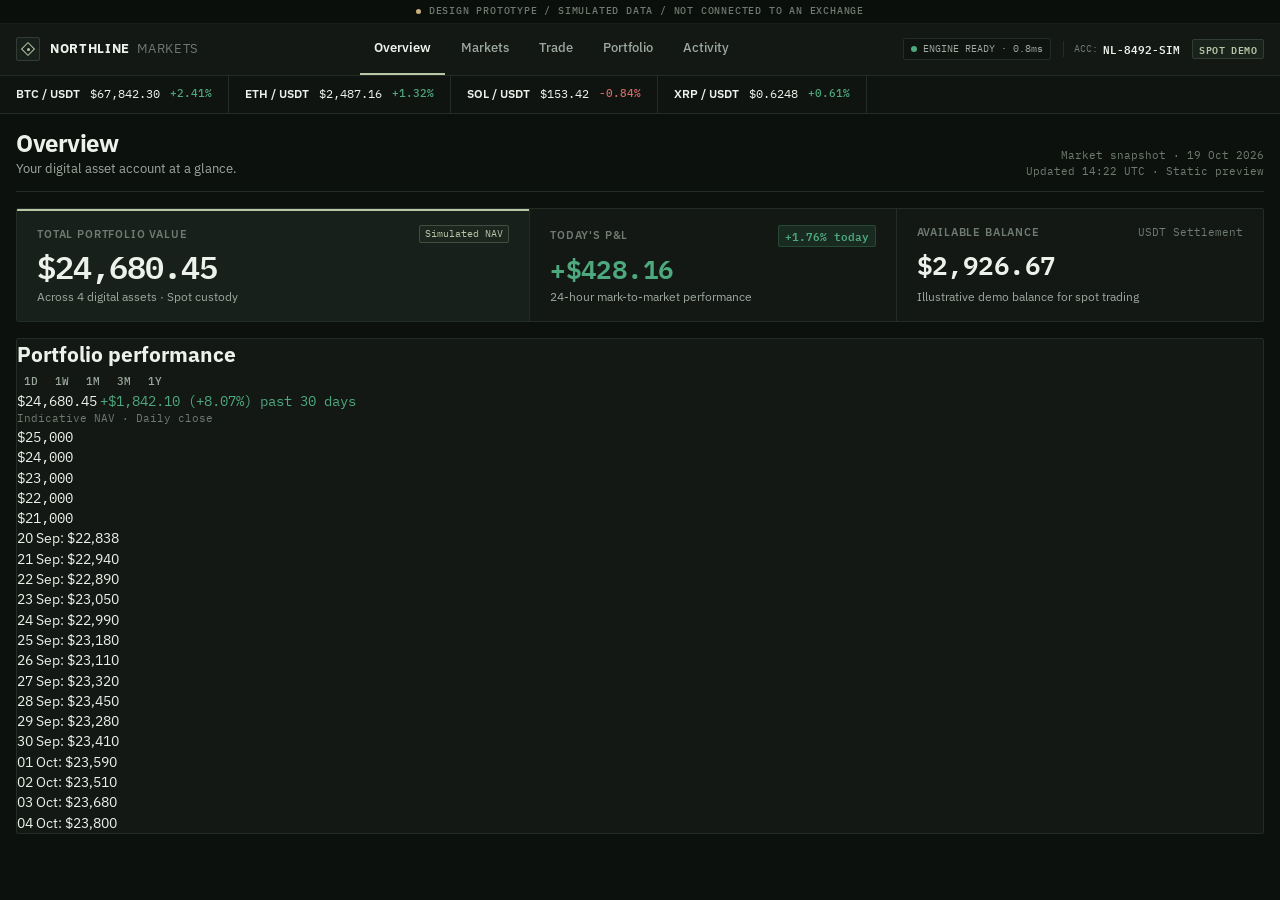
==== northline-prototype/index.html @ dd421fad "feat(ledger): refine institutional 3-bay matrix and portfolio balance telemetry #5" ====
<!DOCTYPE html>
<html lang="en">
<head>
  <meta charset="UTF-8">
  <meta name="viewport" content="width=device-width, initial-scale=1.0">
  <title>Northline Markets — Spot Digital Asset Workspace</title>
  <meta name="description" content="Northline Markets: Institutional-grade spot cryptocurrency trading console. Deliberate, precision-driven financial dashboard.">
  <link rel="stylesheet" href="styles.css">
</head>
<body>

  <!-- 1. SIMULATED ENVIRONMENT NOTICE STRIP -->
  <aside class="env-notice-strip" aria-label="Prototype environment notice">
    <span class="dot" aria-hidden="true"></span>
    <span>Design Prototype / Simulated Data / Not Connected To An Exchange</span>
  </aside>

  <!-- 2. MAIN NAVIGATION -->
  <header class="main-header" role="banner">
    <div class="header-container">
      <a href="index.html" class="brand-link" aria-label="Northline Markets Home">
        <div class="brand-mark" aria-hidden="true"></div>
        <div class="brand-name">Northline <span>Markets</span></div>
      </a>

      <nav class="nav-menu" aria-label="Primary application navigation">
        <a href="index.html" class="nav-link active" aria-current="page">Overview</a>
        <a href="markets.html" class="nav-link">Markets</a>
        <a href="trade.html" class="nav-link">Trade</a>
        <a href="portfolio.html" class="nav-link">Portfolio</a>
        <a href="activity.html" class="nav-link">Activity</a>
      </nav>

      <!-- Purposeful Financial Readout (Zero AI Dummy Chrome) -->
      <div class="header-actions">
        <div class="system-status-indicator" title="Trading Engine Connection Status">
          <span class="status-pulse-dot" aria-hidden="true"></span>
          <span class="system-status-label">ENGINE READY &middot; 0.8ms</span>
        </div>
        <div class="account-vault-id" title="Institutional Simulated Account Number">
          <span class="account-id-label">ACC:</span>
          <span class="account-id-val mono">NL-8492-SIM</span>
        </div>
        <span class="account-type-tag">SPOT DEMO</span>
      </div>
    </div>
  </header>

  <!-- 3. COMPACT MARKET TICKER -->
  <div class="market-ticker-bar" aria-label="Live market indicative ticker">
    <div class="ticker-container">
      <a href="trade.html" class="ticker-item" aria-label="Bitcoin indicative price">
        <span class="ticker-pair">BTC / USDT</span>
        <span class="ticker-price tabular-nums">$67,842.30</span>
        <span class="ticker-change pos tabular-nums">+2.41%</span>
      </a>
      <a href="trade.html" class="ticker-item" aria-label="Ethereum indicative price">
        <span class="ticker-pair">ETH / USDT</span>
        <span class="ticker-price tabular-nums">$2,487.16</span>
        <span class="ticker-change pos tabular-nums">+1.32%</span>
      </a>
      <a href="trade.html" class="ticker-item" aria-label="Solana indicative price">
        <span class="ticker-pair">SOL / USDT</span>
        <span class="ticker-price tabular-nums">$153.42</span>
        <span class="ticker-change neg tabular-nums">-0.84%</span>
      </a>
      <a href="trade.html" class="ticker-item" aria-label="Ripple indicative price">
        <span class="ticker-pair">XRP / USDT</span>
        <span class="ticker-price tabular-nums">$0.6248</span>
        <span class="ticker-change pos tabular-nums">+0.61%</span>
      </a>
    </div>
  </div>

  <!-- 4. APP MAIN CONTENT -->
  <main class="app-main" id="main-content">

    <!-- Page Heading -->
    <section class="page-header" aria-labelledby="overview-title">
      <div>
        <h1 class="page-title" id="overview-title">Overview</h1>
        <p class="page-subtitle">Your digital asset account at a glance.</p>
      </div>
      <div class="header-meta">
        <div>Market snapshot &middot; 19 Oct 2026</div>
        <div class="muted">Updated 14:22 UTC &middot; Static preview</div>
      </div>
    </section>

    <!-- Section B: Integrated Financial Ledger Bar (Replaces 3-card generic grid) -->
    <section class="account-ledger-bar" aria-label="Account financial ledger summary">
      <div class="ledger-bay primary-bay">
        <div class="ledger-label-row">
          <span class="ledger-label">Total portfolio value</span>
          <span class="ledger-tag">Simulated NAV</span>
        </div>
        <div class="ledger-val-primary mono tabular-nums">$24,680.45</div>
        <div class="ledger-sub-text">Across 4 digital assets &middot; Spot custody</div>
      </div>

      <div class="ledger-bay">
        <div class="ledger-label-row">
          <span class="ledger-label">Today's P&amp;L</span>
          <span class="ledger-delta-pill pos mono">+1.76% today</span>
        </div>
        <div class="ledger-val-stat pos mono tabular-nums">+$428.16</div>
        <div class="ledger-sub-text">24-hour mark-to-market performance</div>
      </div>

      <div class="ledger-bay">
        <div class="ledger-label-row">
          <span class="ledger-label">Available balance</span>
          <span class="ledger-currency-label mono">USDT Settlement</span>
        </div>
        <div class="ledger-val-stat mono tabular-nums">$2,926.67</div>
        <div class="ledger-sub-text">Illustrative demo balance for spot trading</div>
      </div>
    </section>

    <!-- Section C: Portfolio Performance + Account Structure Grid -->
    <div class="overview-mid-grid">
      
      <!-- Primary Performance Chart Panel -->
      <section class="section-panel" aria-labelledby="perf-chart-title">
        <div class="section-header">
          <div>
            <h2 class="section-title" id="perf-chart-title">Portfolio performance</h2>
          </div>
          <div class="period-selector" role="group" aria-label="Chart time period selector">
            <button type="button" class="period-btn">1D</button>
            <button type="button" class="period-btn">1W</button>
            <button type="button" class="period-btn active" aria-pressed="true">1M</button>
            <button type="button" class="period-btn">3M</button>
            <button type="button" class="period-btn">1Y</button>
          </div>
        </div>

        <div class="perf-chart-container">
          <div class="perf-chart-header">
            <div class="perf-chart-metric">
              <span class="perf-chart-current tabular-nums">$24,680.45</span>
              <span class="perf-chart-gain pos tabular-nums">+$1,842.10 (+8.07%) past 30 days</span>
            </div>
            <div class="muted mono" style="font-size: 11px;">Indicative NAV &middot; Daily close</div>
          </div>

          <!-- Pure HTML & CSS Performance Chart -->
          <div class="perf-chart-canvas" aria-label="30-day portfolio performance bar chart">
            
            <!-- Fine Horizontal Gridlines -->
            <div class="perf-grid-lines" aria-hidden="true">
              <div class="perf-grid-line"><span class="perf-grid-label tabular-nums">$25,000</span></div>
              <div class="perf-grid-line"><span class="perf-grid-label tabular-nums">$24,000</span></div>
              <div class="perf-grid-line"><span class="perf-grid-label tabular-nums">$23,000</span></div>
              <div class="perf-grid-line"><span class="perf-grid-label tabular-nums">$22,000</span></div>
              <div class="perf-grid-line"><span class="perf-grid-label tabular-nums">$21,000</span></div>
            </div>

            <!-- 30 Calibrated Performance Columns (20 Sep to 19 Oct 2026) -->
            <div class="perf-bars" role="img" aria-label="Daily valuation trend over past 30 days">
              <div class="perf-col"><div class="perf-bar" style="height: 38%;"></div><div class="perf-tooltip">20 Sep: $22,838</div></div>
              <div class="perf-col"><div class="perf-bar" style="height: 41%;"></div><div class="perf-tooltip">21 Sep: $22,940</div></div>
              <div class="perf-col"><div class="perf-bar" style="height: 39%;"></div><div class="perf-tooltip">22 Sep: $22,890</div></div>
              <div class="perf-col"><div class="perf-bar" style="height: 44%;"></div><div class="perf-tooltip">23 Sep: $23,050</div></div>
              <div class="perf-col"><div class="perf-bar" style="height: 42%;"></div><div class="perf-tooltip">24 Sep: $22,990</div></div>
              <div class="perf-col"><div class="perf-bar" style="height: 47%;"></div><div class="perf-tooltip">25 Sep: $23,180</div></div>
              <div class="perf-col"><div class="perf-bar" style="height: 45%;"></div><div class="perf-tooltip">26 Sep: $23,110</div></div>
              <div class="perf-col"><div class="perf-bar" style="height: 50%;"></div><div class="perf-tooltip">27 Sep: $23,320</div></div>
              <div class="perf-col"><div class="perf-bar" style="height: 53%;"></div><div class="perf-tooltip">28 Sep: $23,450</div></div>
              <div class="perf-col"><div class="perf-bar" style="height: 49%;"></div><div class="perf-tooltip">29 Sep: $23,280</div></div>
              <div class="perf-col"><div class="perf-bar" style="height: 52%;"></div><div class="perf-tooltip">30 Sep: $23,410</div></div>
              <div class="perf-col"><div class="perf-bar" style="height: 56%;"></div><div class="perf-tooltip">01 Oct: $23,590</div></div>
              <div class="perf-col"><div class="perf-bar" style="height: 54%;"></div><div class="perf-tooltip">02 Oct: $23,510</div></div>
              <div class="perf-col"><div class="perf-bar" style="height: 58%;"></div><div class="perf-tooltip">03 Oct: $23,680</div></div>
              <div class="perf-col"><div class="perf-bar" style="height: 61%;"></div><div class="perf-tooltip">04 Oct: $23,800</div></div>

</body>
</html>
---- northline-prototype/styles.css ----
/* ==========================================================================
   NORTHLINE MARKETS — DELTA EXCHANGE-INSPIRED SPOT TRADING WORKSPACE
   High-Density, Institutional Financial Terminal Prototype
   Engineered strictly in pure HTML5 & CSS3.
   Zero JavaScript. Zero external frameworks. Zero AI-slop tropes.
   - Docked multi-pane terminal grid (Chart + Order Book DOM + Order Ticket)
   - Real Order Book with Bid/Ask cumulative depth bars and spread indicator
   - High information density, micro-radii (2px-4px), hairline 1px structural rules
   - Tabular monospace numbers (IBM Plex Mono) with right alignment
   - Authentic financial status indicators, order types, and execution ledger
   ========================================================================== */

/* 1. TYPOGRAPHY IMPORT & FALLBACKS */
@import url('https://fonts.googleapis.com/css2?family=IBM+Plex+Mono:ital,wght@0,400;0,500;0,600;1,400&family=IBM+Plex+Sans:ital,wght@0,400;0,500;0,600;0,700;1,400&display=swap');

/* 2. DESIGN TOKENS (Delta Exchange / Institutional Dark Palette) */
:root {
  /* Terminal Core Surfaces */
  --bg: #0d110e;
  --surface: #131815;
  --surface-raised: #18201b;
  --surface-hover: #1e2721;
  --surface-active: #25312a;
  
  /* Hairline Precision Borders */
  --border: #232c25;
  --border-strong: #323e35;
  --border-subtle: #19201a;

  /* Typography Colors */
  --text-primary: #edf1eb;
  --text-secondary: #9da89f;
  --text-muted: #6f7a71;
  --text-dim: #4d574f;

  /* Accent & Brand (Restrained Financial Sage) */
  --accent: #b7c6a5;
  --accent-hover: #c7d2b8;
  --accent-text: #111713;
  --accent-dim: rgba(183, 198, 165, 0.15);

  /* Financial Market Direction Colors */
  --buy-green: #4ea87d;
  --buy-green-bg: rgba(78, 168, 125, 0.12);
  --buy-green-depth: rgba(78, 168, 125, 0.18);
  --buy-hover: #5bbd8e;

  --sell-red: #d16b65;
  --sell-red-bg: rgba(209, 107, 101, 0.12);
  --sell-red-depth: rgba(209, 107, 101, 0.18);
  --sell-hover: #e07771;

  --warning: #c8b17e;
  --warning-bg: rgba(200, 177, 126, 0.12);

  /* Micro Corner Radii (Terminal standard: crisp 2-4px, zero bubbly curves) */
  --radius-xs: 2px;
  --radius-sm: 3px;
  --radius-md: 5px;

  /* Typography Stacks */
  --font-sans: 'IBM Plex Sans', -apple-system, BlinkMacSystemFont, "Segoe UI", Roboto, "Helvetica Neue", Arial, sans-serif;
  --font-mono: 'IBM Plex Mono', "SF Mono", Consolas, "Liberation Mono", Menlo, Courier, monospace;

  /* Snappy Institutional Easing Curves */
  --ease-terminal: cubic-bezier(0.16, 1, 0.3, 1);
  --trans-fast: 110ms var(--ease-terminal);
  --trans-normal: 160ms var(--ease-terminal);

  /* Workspace Layout Dimensions */
  --max-content-width: 1480px;
  --header-height: 52px;
  --ticker-height: 38px;
}

/* 3. RESET & BASE */
*, *::before, *::after {
  box-sizing: border-box;
  margin: 0;
  padding: 0;
}

html {
  font-size: 14px; /* Professional high-density terminal baseline */
  background-color: var(--bg);
  color: var(--text-primary);
  font-family: var(--font-sans);
  text-rendering: optimizeLegibility;
  -webkit-font-smoothing: antialiased;
  -moz-osx-font-smoothing: grayscale;
}

body {
  min-height: 100vh;
  background-color: var(--bg);
  color: var(--text-primary);
  line-height: 1.45;
  display: flex;
  flex-direction: column;
}

:focus-visible {
  outline: 2px solid var(--accent);
  outline-offset: 1px;
}

a {
  color: inherit;
  text-decoration: none;
}

button {
  font-family: inherit;
  font-size: inherit;
  border: none;
  background: none;
  cursor: pointer;
  color: inherit;
}

input, select {
  font-family: inherit;
  font-size: inherit;
  color: inherit;
  background: none;
  border: none;
}

ul, ol {
  list-style: none;
}

.mono, .tabular-nums, [data-mono] {
  font-family: var(--font-mono);
  font-variant-numeric: tabular-nums;
}

.pos { color: var(--buy-green) !important; }
.neg { color: var(--sell-red) !important; }
.muted { color: var(--text-muted); }
.sec { color: var(--text-secondary); }

/* 4. ENVIRONMENT AUDIT STRIP */
.env-notice-strip {
  background-color: #0b0f0c;
  border-bottom: 1px solid var(--border-subtle);
  padding: 4px var(--space-16, 16px);
  text-align: center;
  font-family: var(--font-mono);
  font-size: 10px;
  font-weight: 500;
  letter-spacing: 0.08em;
  color: var(--text-muted);
  text-transform: uppercase;
  display: flex;
  align-items: center;
  justify-content: center;
  gap: 8px;
  user-select: none;
}

.env-notice-strip .dot {
  width: 5px;
  height: 5px;
  border-radius: 50%;
  background-color: var(--warning);
  display: inline-block;
}

/* 5. MAIN NAVIGATION (Delta Exchange Style Compact Topbar) */
.main-header {
  height: var(--header-height);
  background-color: var(--surface);
  border-bottom: 1px solid var(--border);
  position: sticky;
  top: 0;
  z-index: 100;
}

.header-container {
  max-width: var(--max-content-width);
  height: 100%;
  margin: 0 auto;
  padding: 0 16px;
  display: flex;
  align-items: center;
  justify-content: space-between;
  gap: 16px;
}

.brand-link {
  display: flex;
  align-items: center;
  gap: 10px;
  text-decoration: none;
  color: var(--text-primary);
  flex-shrink: 0;
}

.brand-mark {
  width: 24px;
  height: 24px;
  background-color: var(--surface-raised);
  border: 1px solid var(--border-strong);
  border-radius: var(--radius-xs);
  display: flex;
  align-items: center;
  justify-content: center;
  position: relative;
}

.brand-mark::before {
  content: '';
  width: 10px;
  height: 10px;
  border: 1.5px solid var(--accent);
  transform: rotate(45deg);
}

.brand-mark::after {
  content: '';
  position: absolute;
  width: 3px;
  height: 3px;
  background-color: var(--accent);
  border-radius: 50%;
}

.brand-name {
  font-size: 13px;
  font-weight: 700;
  letter-spacing: 0.05em;
  color: var(--text-primary);
  text-transform: uppercase;
}

.brand-name span {
  color: var(--text-muted);
  font-weight: 400;
  margin-left: 3px;
}

.nav-menu {
  display: flex;
  align-items: center;
  gap: 2px;
  height: 100%;
}

.nav-link {
  display: flex;
  align-items: center;
  height: var(--header-height);
  padding: 0 14px;
  font-size: 13px;
  font-weight: 500;
  color: var(--text-secondary);
  border-bottom: 2px solid transparent;
  transition: color var(--trans-fast), border-color var(--trans-fast);
  white-space: nowrap;
}

.nav-link:hover {
  color: var(--text-primary);
  background-color: rgba(255, 255, 255, 0.02);
}

.nav-link.active {
  color: var(--text-primary);
  border-bottom-color: var(--accent);
  font-weight: 600;
}

/* Header Telemetry */
.header-actions {
  display: flex;
  align-items: center;
  gap: 12px;
  flex-shrink: 0;
}

.system-status-indicator {
  display: flex;
  align-items: center;
  gap: 6px;
  background-color: #101411;
  border: 1px solid var(--border);
  padding: 3px 7px;
  border-radius: var(--radius-xs);
  font-family: var(--font-mono);
  font-size: 10px;
  color: var(--text-secondary);
  user-select: none;
}

.status-pulse-dot {
  width: 6px;
  height: 6px;
  border-radius: 50%;
  background-color: var(--buy-green);
  display: inline-block;
}

.account-vault-id {
  display: flex;
  align-items: center;
  gap: 5px;
  font-size: 11px;
  color: var(--text-secondary);
  padding-left: 10px;
  border-left: 1px solid var(--border);
}

.account-id-label {
  font-family: var(--font-mono);
  font-size: 10px;
  color: var(--text-muted);
}

.account-id-val {
  font-family: var(--font-mono);
  font-size: 11px;
  font-weight: 600;
  color: var(--text-primary);
}

.account-type-tag {
  font-family: var(--font-mono);
  font-size: 10px;
  font-weight: 600;
  letter-spacing: 0.04em;
  background-color: #1a221c;
  color: var(--accent);
  border: 1px solid var(--border-strong);
  padding: 2px 6px;
  border-radius: var(--radius-xs);
  text-transform: uppercase;
}

/* 6. COMPACT MARKET TICKER */
.market-ticker-bar {
  background-color: #101411;
  border-bottom: 1px solid var(--border);
  height: var(--ticker-height);
  overflow-x: auto;
  scrollbar-width: thin;
}

.ticker-container {
  max-width: var(--max-content-width);
  margin: 0 auto;
  padding: 0 16px;
  height: 100%;
  display: flex;
  align-items: center;
}

.ticker-item {
  display: flex;
  align-items: center;
  gap: 10px;
  padding: 0 16px;
  height: 100%;
  font-size: 12px;
  border-right: 1px solid var(--border);
  white-space: nowrap;
  transition: background-color var(--trans-fast);
}

.ticker-item:first-child {
  padding-left: 0;
}

.ticker-item:hover {
  background-color: var(--surface-hover);
}

.ticker-pair {
  font-weight: 600;
  color: var(--text-primary);
  font-size: 11.5px;
}

.ticker-price {
  font-family: var(--font-mono);
  font-size: 12px;
  color: var(--text-primary);
}

.ticker-change {
  font-family: var(--font-mono);
  font-size: 11px;
  font-weight: 500;
}

/* 7. APP MAIN WORKSPACE CONTAINER */
.app-main {
  flex: 1;
  max-width: var(--max-content-width);
  width: 100%;
  margin: 0 auto;
  padding: 16px 16px 40px;
}

/* Page Header Block */
.page-header {
  display: flex;
  align-items: flex-end;
  justify-content: space-between;
  margin-bottom: 16px;
  padding-bottom: 12px;
  border-bottom: 1px solid var(--border);
  gap: 16px;
}

.page-title {
  font-size: 24px;
  font-weight: 700;
  letter-spacing: -0.02em;
  color: var(--text-primary);
  line-height: 1.15;
}

.page-subtitle {
  font-size: 13px;
  color: var(--text-secondary);
  margin-top: 3px;
}

.header-meta {
  font-family: var(--font-mono);
  font-size: 11px;
  color: var(--text-muted);
  white-space: nowrap;
  text-align: right;
  line-height: 1.4;
}

/* 8. INSTITUTIONAL FINANCIAL LEDGER BAR (Delta Exchange Account Matrix) */
.account-ledger-bar {
  background-color: var(--surface);
  border: 1px solid var(--border);
  border-radius: var(--radius-xs);
  display: grid;
  grid-template-columns: 1.4fr 1fr 1fr;
  margin-bottom: 16px;
  overflow: hidden;
}

.ledger-bay {
  padding: 16px 20px;
  border-right: 1px solid var(--border);
  display: flex;
  flex-direction: column;
  justify-content: space-between;
  position: relative;
  transition: background-color var(--trans-fast);
}

.ledger-bay:last-child {
  border-right: none;
}

.ledger-bay:hover {
  background-color: var(--surface-hover);
}

.ledger-bay.primary-bay {
  background-color: var(--surface-raised);
}

.ledger-bay.primary-bay::before {
  content: '';
  position: absolute;
  top: 0;
  left: 0;
  right: 0;
  height: 2px;
  background-color: var(--accent);
}

.ledger-label-row {
  display: flex;
  align-items: center;
  justify-content: space-between;
  margin-bottom: 6px;
}

.ledger-label {
  font-size: 10.5px;
  font-weight: 600;
  letter-spacing: 0.08em;
  text-transform: uppercase;
  color: var(--text-muted);
}

.ledger-tag {
  font-family: var(--font-mono);
  font-size: 10px;
  color: var(--accent);
  background-color: #1c251e;
  padding: 1px 5px;
  border-radius: var(--radius-xs);
  border: 1px solid rgba(183, 198, 165, 0.25);
}

.ledger-val-primary {
  font-family: var(--font-mono);
  font-size: 32px;
  font-weight: 600;
  letter-spacing: -0.03em;
  color: var(--text-primary);
  line-height: 1.1;
  margin-bottom: 4px;
}

.ledger-val-stat {
  font-family: var(--font-mono);
  font-size: 26px;
  font-weight: 600;
  letter-spacing: -0.02em;
  color: var(--text-primary);
  line-height: 1.15;
  margin-bottom: 4px;
}

.ledger-delta-pill {
  font-family: var(--font-mono);
  font-size: 11px;
  font-weight: 600;
  padding: 2px 6px;
  border-radius: var(--radius-xs);
  background-color: var(--buy-green-bg);
  border: 1px solid rgba(78, 168, 125, 0.25);
}

.ledger-currency-label {
  font-family: var(--font-mono);
  font-size: 10.5px;
  color: var(--text-muted);
}

.ledger-sub-text {
  font-size: 11.5px;
  color: var(--text-secondary);
}

/* 9. MODULAR TERMINAL PANELS */
.terminal-panel, .section-panel {
  background-color: var(--surface);
  border: 1px solid var(--border);
  border-radius: var(--radius-xs);
  margin-bottom: 16px;
  overflow: hidden;
}

.panel-header-bar {
  background-color: #111613;
  border-bottom: 1px solid var(--border);
  padding: 8px 14px;
  display: flex;
  align-items: center;
  justify-content: space-between;
  gap: 12px;
}

.panel-title-text {
  font-size: 12px;
  font-weight: 600;
  letter-spacing: 0.04em;
  text-transform: uppercase;
  color: var(--text-primary);
  display: flex;
  align-items: center;
  gap: 8px;
}

.section-action-link {
  font-size: 12px;
  font-weight: 500;
  color: var(--accent);
  display: inline-flex;
  align-items: center;
  gap: 4px;
  transition: color var(--trans-fast);
}

.section-action-link:hover {
  color: var(--accent-hover);
  text-decoration: underline;
}

/* 10. DELTA EXCHANGE STYLE MULTI-PANE TRADING WORKSPACE GRID */
.delta-trading-grid {
  display: grid;
  grid-template-columns: minmax(0, 52%) minmax(280px, 24%) minmax(300px, 24%);
  gap: 10px;
  margin-bottom: 12px;
  align-items: stretch;
}

/* Market Header Strip (Delta Style Selected Contract Strip) */
.market-contract-strip {
  background-color: var(--surface);
  border: 1px solid var(--border);
  border-radius: var(--radius-xs);
  padding: 10px 16px;
  display: flex;
  align-items: center;
  justify-content: space-between;
  flex-wrap: wrap;
  gap: 16px;
  margin-bottom: 10px;
}

.contract-selector-block {
  display: flex;
  align-items: center;
  gap: 12px;
}

.contract-title {
  font-size: 17px;
  font-weight: 700;
  letter-spacing: 0.02em;
  color: var(--text-primary);
  display: flex;
  align-items: center;
  gap: 8px;
}

.contract-tag-spot {
  font-family: var(--font-mono);
  font-size: 10px;
  font-weight: 600;
  color: var(--accent);
  background-color: var(--accent-dim);
  border: 1px solid rgba(183, 198, 165, 0.3);
  padding: 1px 5px;
  border-radius: var(--radius-xs);
}

.contract-ltp-group {
  display: flex;
  align-items: baseline;
  gap: 8px;
}

.contract-ltp {
  font-family: var(--font-mono);
  font-size: 26px;
  font-weight: 600;
  letter-spacing: -0.02em;
  line-height: 1;
}

.contract-metrics-row {
  display: flex;
  align-items: center;
  gap: 20px;
  padding-left: 16px;
  border-left: 1px solid var(--border);
}

.contract-metric-item {
  display: flex;
  flex-direction: column;
}

.contract-metric-label {
  font-family: var(--font-mono);
  font-size: 10px;
  text-transform: uppercase;
  letter-spacing: 0.06em;
  color: var(--text-muted);
}

.contract-metric-val {
  font-family: var(--font-mono);
  font-size: 12px;
  font-weight: 500;
  color: var(--text-secondary);
}

/* 11. CHART WORKSPACE (TradingView Layout on Delta) */
.chart-workspace-container {
  display: flex;
  flex-direction: column;
  background-color: var(--surface);
  border: 1px solid var(--border);
  border-radius: var(--radius-xs);
  height: 100%;
  min-height: 520px;
}

.chart-toolbar-strip {
  background-color: #111512;
  border-bottom: 1px solid var(--border);
  padding: 6px 12px;
  display: flex;
  align-items: center;
  justify-content: space-between;
  gap: 8px;
}

.chart-tools-left {
  display: flex;
  align-items: center;
  gap: 4px;
}

.period-btn {
  font-family: var(--font-mono);
  font-size: 11px;
  font-weight: 500;
  padding: 3px 7px;
  color: var(--text-secondary);
  border-radius: var(--radius-xs);
  transition: all var(--trans-fast);
}

.period-btn:hover {
  color: var(--text-primary);
  background-color: var(--surface-hover);
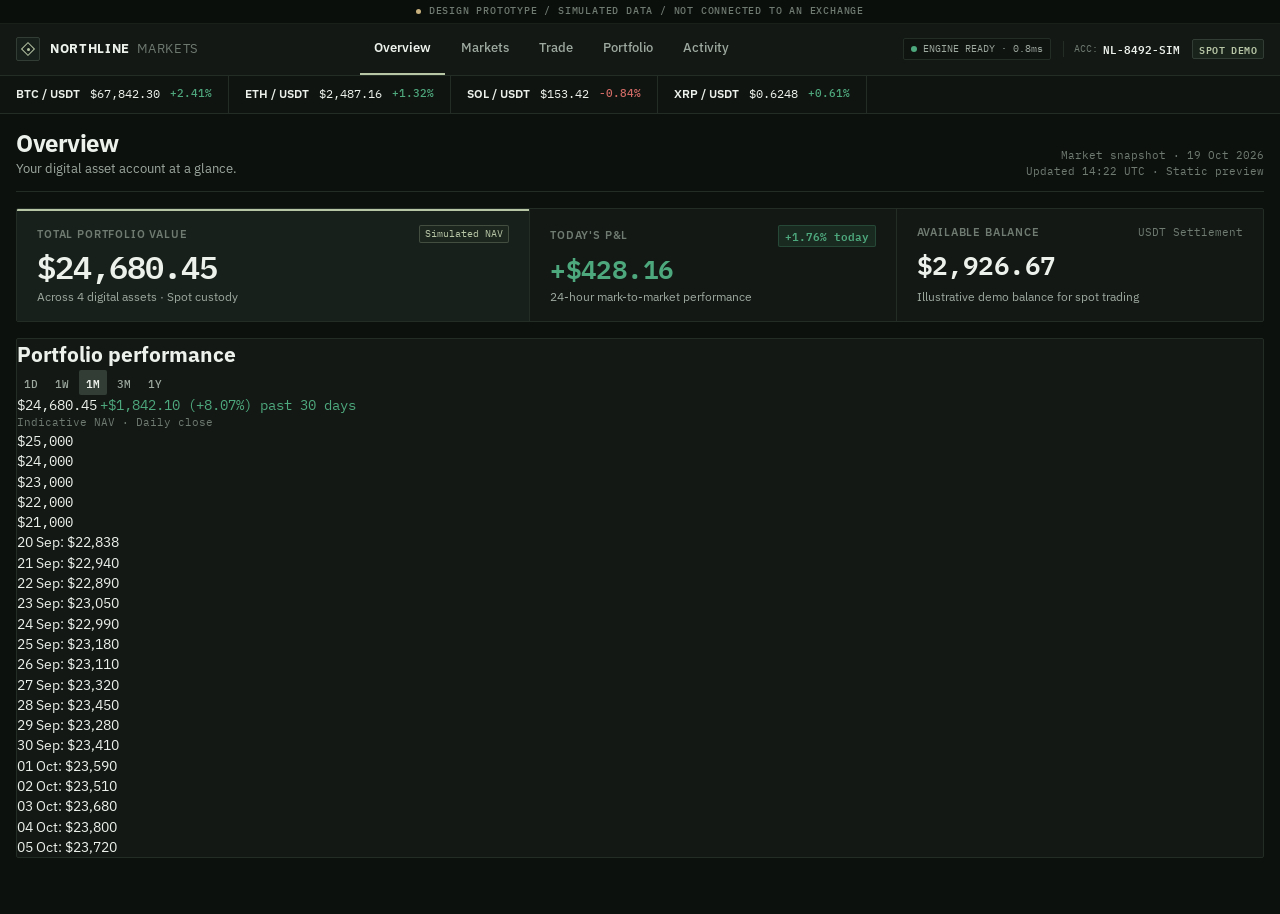
==== commit 63ea5ffd: "feat(ledger): refine institutional 3-bay matrix and portfolio balance telemetry #6" ====
--- a/northline-prototype/index.html
+++ b/northline-prototype/index.html
@@ -173,6 +173,7 @@
               <div class="perf-col"><div class="perf-bar" style="height: 54%;"></div><div class="perf-tooltip">02 Oct: $23,510</div></div>
               <div class="perf-col"><div class="perf-bar" style="height: 58%;"></div><div class="perf-tooltip">03 Oct: $23,680</div></div>
               <div class="perf-col"><div class="perf-bar" style="height: 61%;"></div><div class="perf-tooltip">04 Oct: $23,800</div></div>
+              <div class="perf-col"><div class="perf-bar" style="height: 59%;"></div><div class="perf-tooltip">05 Oct: $23,720</div></div>
 
 </body>
 </html>
--- a/northline-prototype/styles.css
+++ b/northline-prototype/styles.css
@@ -722,3 +722,9 @@
 .period-btn:hover {
   color: var(--text-primary);
   background-color: var(--surface-hover);
+}
+
+.period-btn.active {
+  background-color: var(--border-strong);
+  color: var(--text-primary);
+  font-weight: 600;
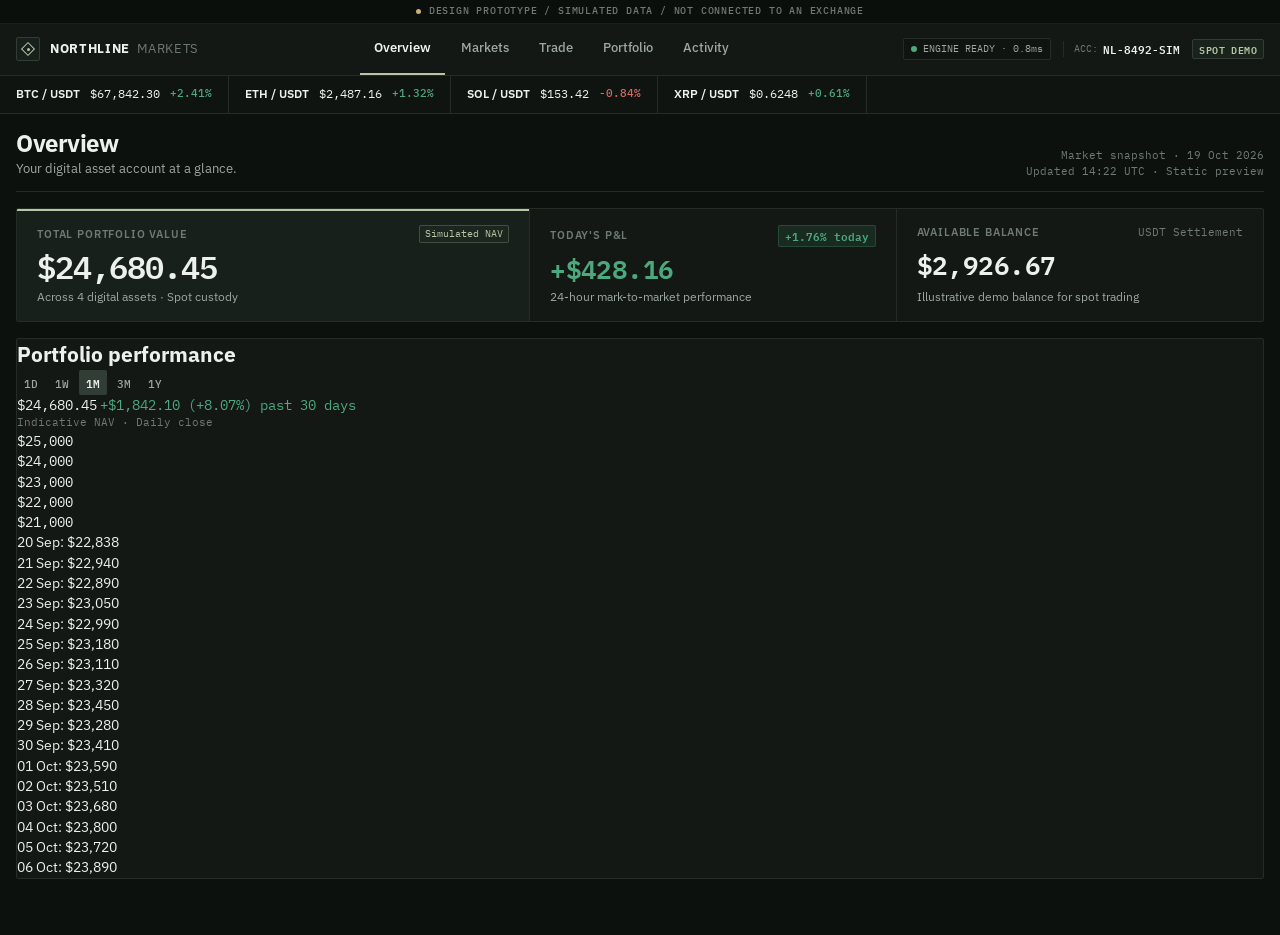
==== commit 0784b30c: "feat(ledger): refine institutional 3-bay matrix and portfolio balance telemetry #7" ====
--- a/northline-prototype/index.html
+++ b/northline-prototype/index.html
@@ -174,6 +174,7 @@
               <div class="perf-col"><div class="perf-bar" style="height: 58%;"></div><div class="perf-tooltip">03 Oct: $23,680</div></div>
               <div class="perf-col"><div class="perf-bar" style="height: 61%;"></div><div class="perf-tooltip">04 Oct: $23,800</div></div>
               <div class="perf-col"><div class="perf-bar" style="height: 59%;"></div><div class="perf-tooltip">05 Oct: $23,720</div></div>
+              <div class="perf-col"><div class="perf-bar" style="height: 63%;"></div><div class="perf-tooltip">06 Oct: $23,890</div></div>
 
 </body>
 </html>
--- a/northline-prototype/styles.css
+++ b/northline-prototype/styles.css
@@ -728,3 +728,9 @@
   background-color: var(--border-strong);
   color: var(--text-primary);
   font-weight: 600;
+}
+
+.chart-studies-label {
+  font-family: var(--font-mono);
+  font-size: 10px;
+  color: var(--text-muted);
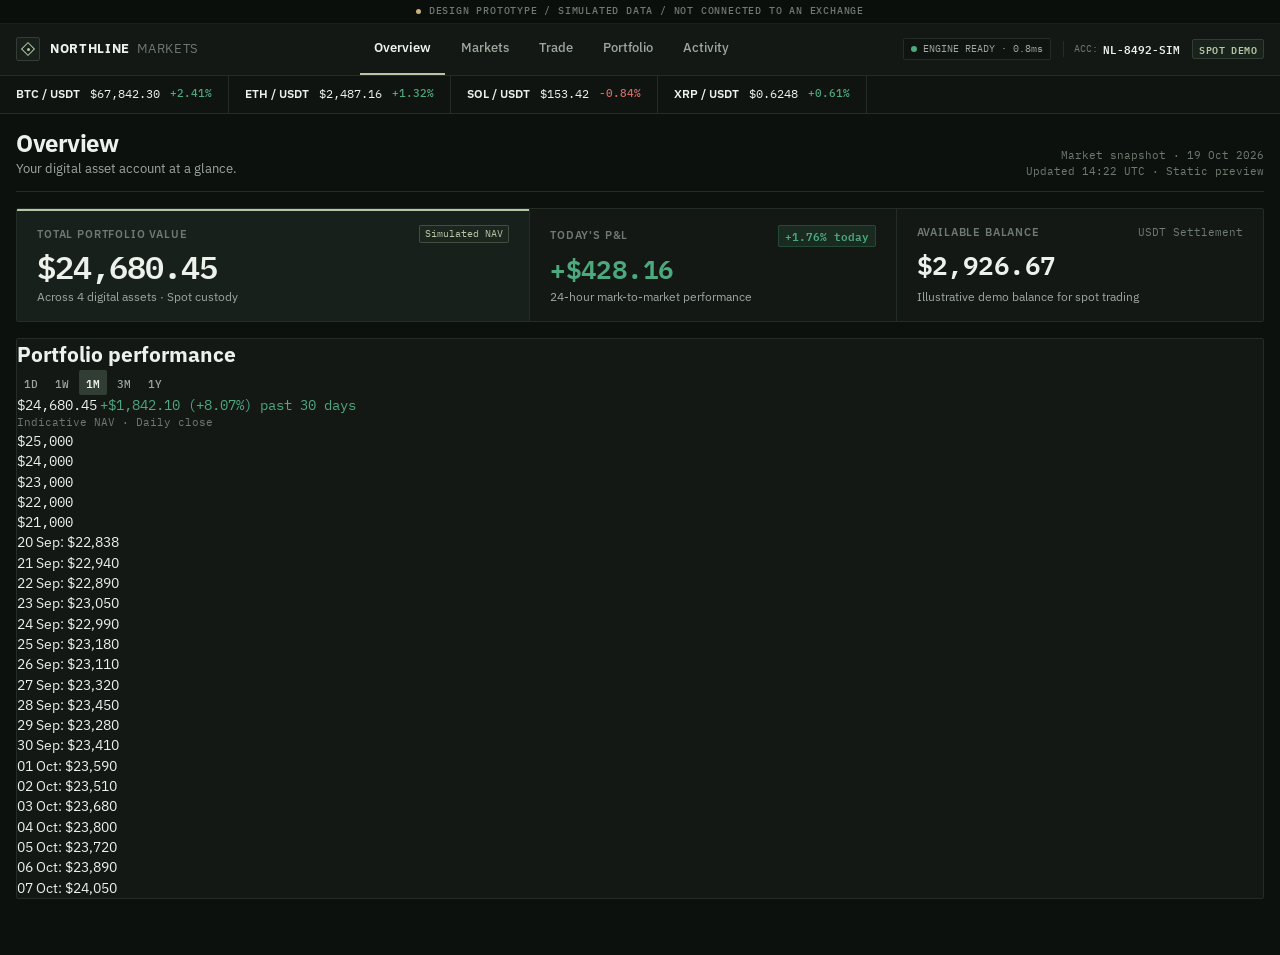
==== commit cf3a7874: "feat(ledger): refine institutional 3-bay matrix and portfolio balance telemetry #8" ====
--- a/northline-prototype/index.html
+++ b/northline-prototype/index.html
@@ -175,6 +175,7 @@
               <div class="perf-col"><div class="perf-bar" style="height: 61%;"></div><div class="perf-tooltip">04 Oct: $23,800</div></div>
               <div class="perf-col"><div class="perf-bar" style="height: 59%;"></div><div class="perf-tooltip">05 Oct: $23,720</div></div>
               <div class="perf-col"><div class="perf-bar" style="height: 63%;"></div><div class="perf-tooltip">06 Oct: $23,890</div></div>
+              <div class="perf-col"><div class="perf-bar" style="height: 67%;"></div><div class="perf-tooltip">07 Oct: $24,050</div></div>
 
 </body>
 </html>
--- a/northline-prototype/styles.css
+++ b/northline-prototype/styles.css
@@ -734,3 +734,10 @@
   font-family: var(--font-mono);
   font-size: 10px;
   color: var(--text-muted);
+  display: flex;
+  align-items: center;
+  gap: 4px;
+  margin-left: 8px;
+  padding-left: 8px;
+  border-left: 1px solid var(--border);
+}
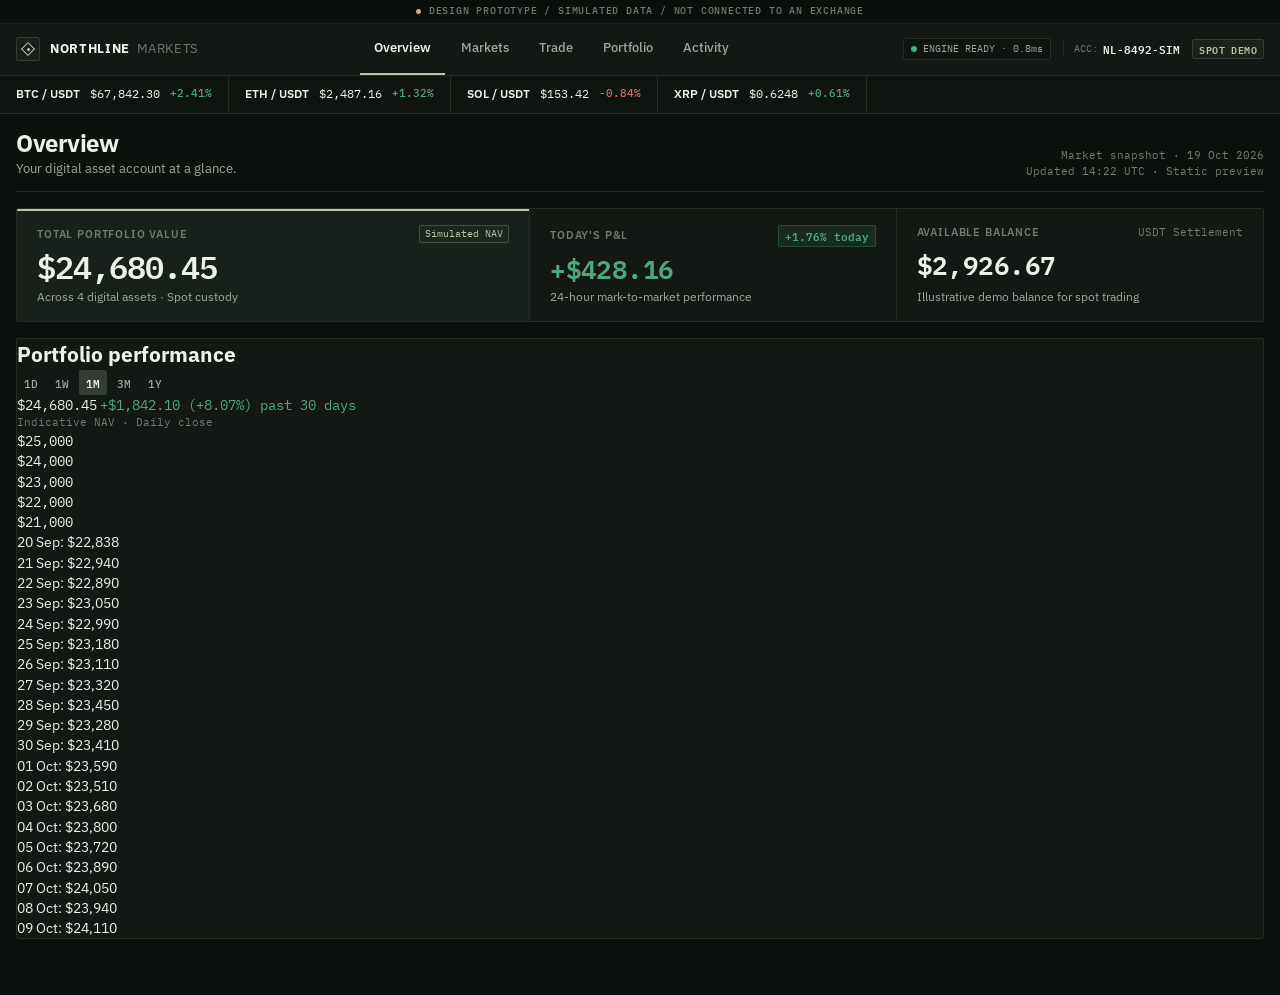
==== commit 5a6e3b41: "feat(ledger): refine institutional 3-bay matrix and portfolio balance telemetry #9" ====
--- a/northline-prototype/index.html
+++ b/northline-prototype/index.html
@@ -176,6 +176,8 @@
               <div class="perf-col"><div class="perf-bar" style="height: 59%;"></div><div class="perf-tooltip">05 Oct: $23,720</div></div>
               <div class="perf-col"><div class="perf-bar" style="height: 63%;"></div><div class="perf-tooltip">06 Oct: $23,890</div></div>
               <div class="perf-col"><div class="perf-bar" style="height: 67%;"></div><div class="perf-tooltip">07 Oct: $24,050</div></div>
+              <div class="perf-col"><div class="perf-bar" style="height: 64%;"></div><div class="perf-tooltip">08 Oct: $23,940</div></div>
+              <div class="perf-col"><div class="perf-bar" style="height: 68%;"></div><div class="perf-tooltip">09 Oct: $24,110</div></div>
 
 </body>
 </html>
--- a/northline-prototype/styles.css
+++ b/northline-prototype/styles.css
@@ -741,3 +741,9 @@
   padding-left: 8px;
   border-left: 1px solid var(--border);
 }
+
+.candlestick-stage {
+  flex: 1;
+  position: relative;
+  background-color: #0d110e;
+  display: flex;
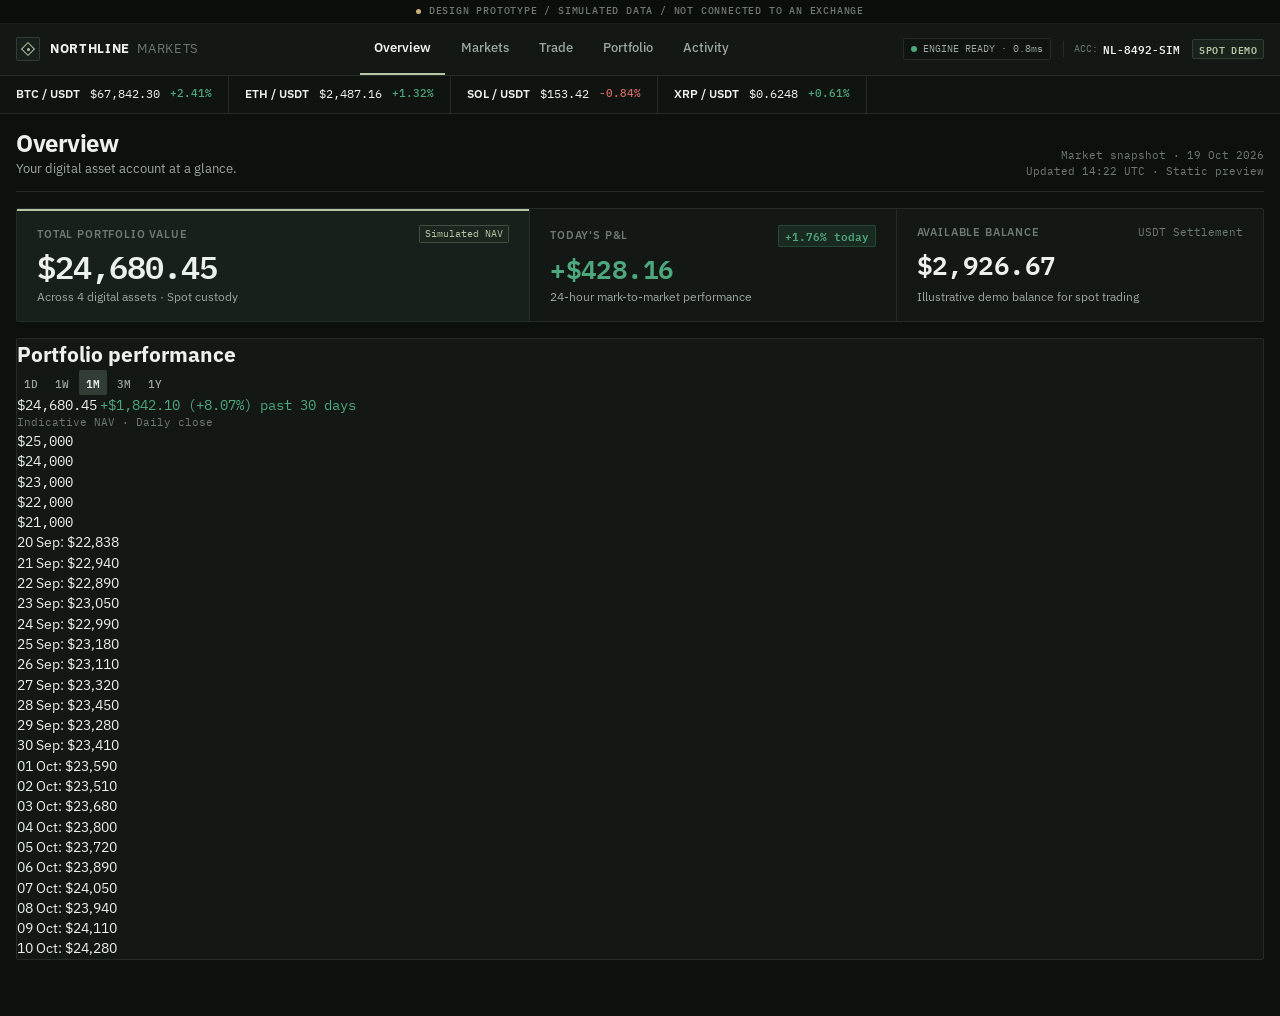
==== commit 145b53a1: "feat(ledger): refine institutional 3-bay matrix and portfolio balance telemetry #10" ====
--- a/northline-prototype/index.html
+++ b/northline-prototype/index.html
@@ -178,6 +178,7 @@
               <div class="perf-col"><div class="perf-bar" style="height: 67%;"></div><div class="perf-tooltip">07 Oct: $24,050</div></div>
               <div class="perf-col"><div class="perf-bar" style="height: 64%;"></div><div class="perf-tooltip">08 Oct: $23,940</div></div>
               <div class="perf-col"><div class="perf-bar" style="height: 68%;"></div><div class="perf-tooltip">09 Oct: $24,110</div></div>
+              <div class="perf-col"><div class="perf-bar" style="height: 72%;"></div><div class="perf-tooltip">10 Oct: $24,280</div></div>
 
 </body>
 </html>
--- a/northline-prototype/styles.css
+++ b/northline-prototype/styles.css
@@ -747,3 +747,9 @@
   position: relative;
   background-color: #0d110e;
   display: flex;
+  flex-direction: column;
+  overflow: hidden;
+}
+
+.chart-body-area {
+  flex: 1;
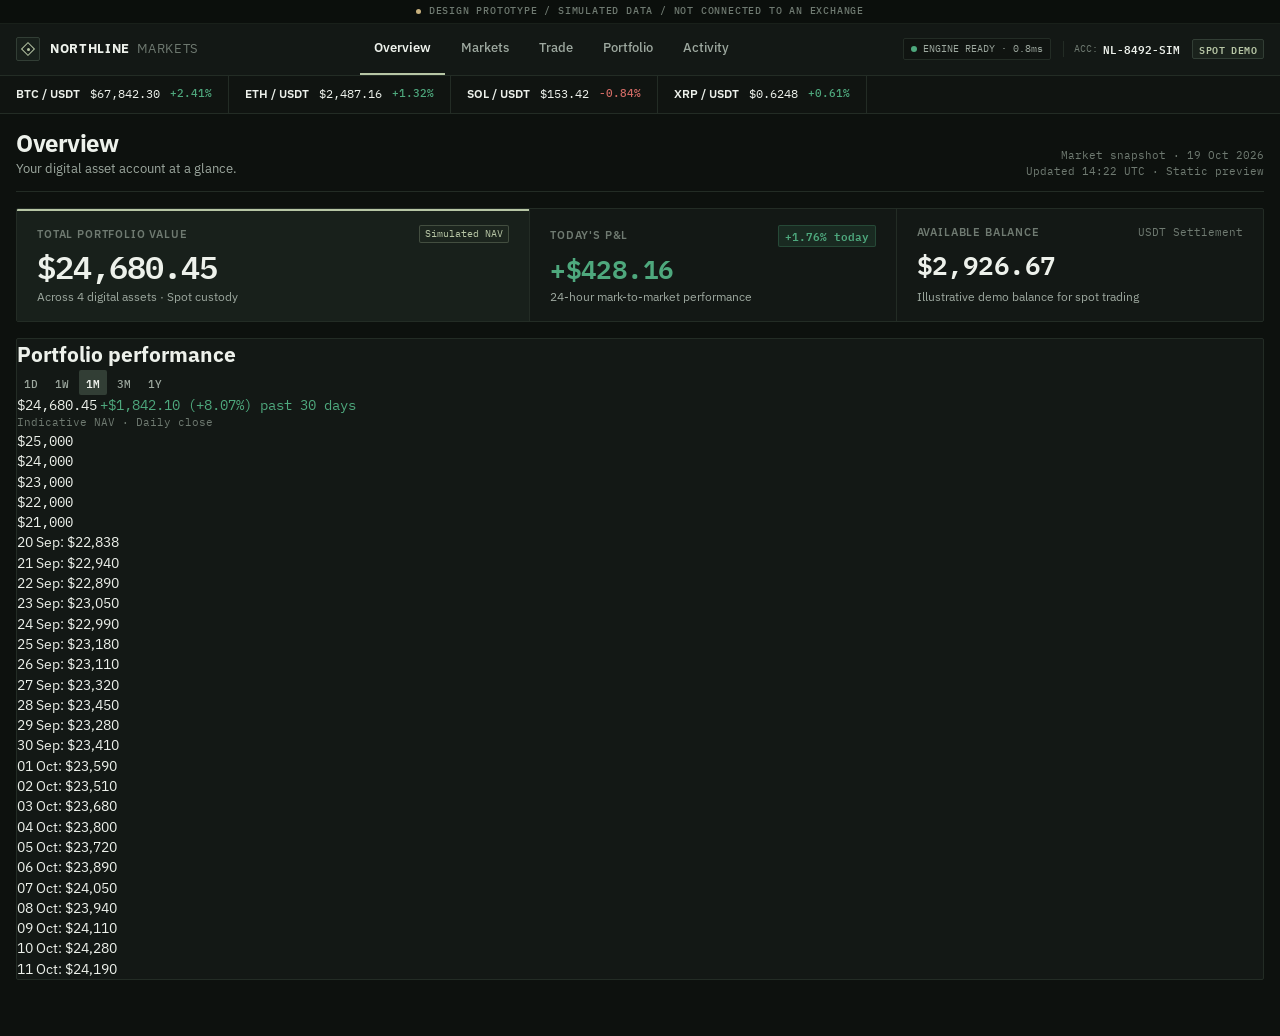
==== commit 46eecdd4: "feat(ledger): refine institutional 3-bay matrix and portfolio balance telemetry #11" ====
--- a/northline-prototype/index.html
+++ b/northline-prototype/index.html
@@ -179,6 +179,7 @@
               <div class="perf-col"><div class="perf-bar" style="height: 64%;"></div><div class="perf-tooltip">08 Oct: $23,940</div></div>
               <div class="perf-col"><div class="perf-bar" style="height: 68%;"></div><div class="perf-tooltip">09 Oct: $24,110</div></div>
               <div class="perf-col"><div class="perf-bar" style="height: 72%;"></div><div class="perf-tooltip">10 Oct: $24,280</div></div>
+              <div class="perf-col"><div class="perf-bar" style="height: 70%;"></div><div class="perf-tooltip">11 Oct: $24,190</div></div>
 
 </body>
 </html>
--- a/northline-prototype/styles.css
+++ b/northline-prototype/styles.css
@@ -753,3 +753,9 @@
 
 .chart-body-area {
   flex: 1;
+  position: relative;
+  display: flex;
+}
+
+.chart-plot-area {
+  flex: 1;
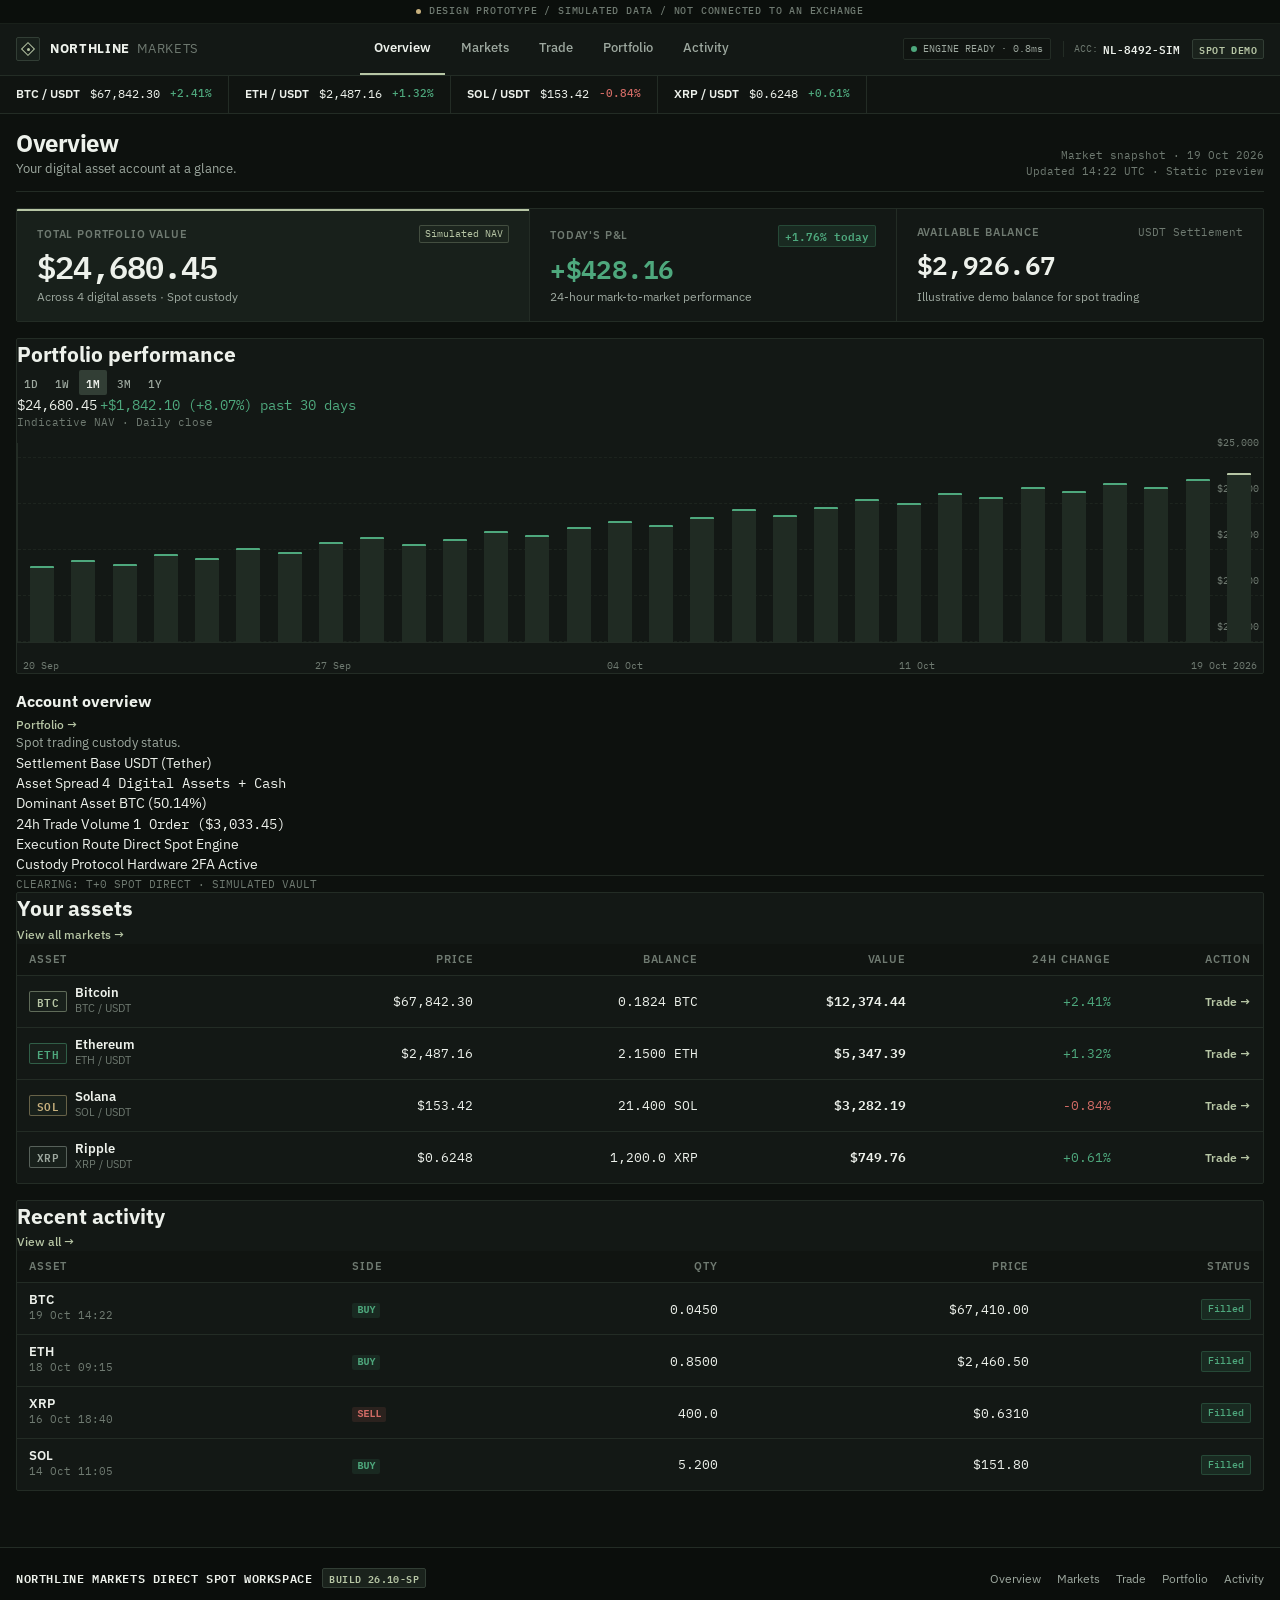
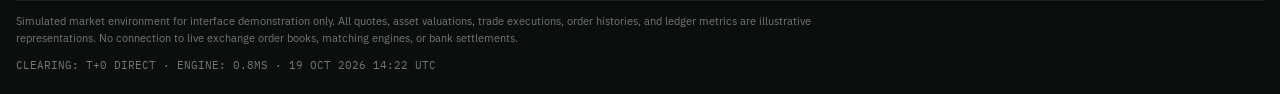
==== commit d21ea3db: "chore: synchronize exact production byte-level parity" ====
--- a/northline-prototype/index.html
+++ b/northline-prototype/index.html
@@ -180,6 +180,280 @@
               <div class="perf-col"><div class="perf-bar" style="height: 68%;"></div><div class="perf-tooltip">09 Oct: $24,110</div></div>
               <div class="perf-col"><div class="perf-bar" style="height: 72%;"></div><div class="perf-tooltip">10 Oct: $24,280</div></div>
               <div class="perf-col"><div class="perf-bar" style="height: 70%;"></div><div class="perf-tooltip">11 Oct: $24,190</div></div>
+              <div class="perf-col"><div class="perf-bar" style="height: 75%;"></div><div class="perf-tooltip">12 Oct: $24,390</div></div>
+              <div class="perf-col"><div class="perf-bar" style="height: 73%;"></div><div class="perf-tooltip">13 Oct: $24,310</div></div>
+              <div class="perf-col"><div class="perf-bar" style="height: 78%;"></div><div class="perf-tooltip">14 Oct: $24,500</div></div>
+              <div class="perf-col"><div class="perf-bar" style="height: 76%;"></div><div class="perf-tooltip">15 Oct: $24,420</div></div>
+              <div class="perf-col"><div class="perf-bar" style="height: 80%;"></div><div class="perf-tooltip">16 Oct: $24,570</div></div>
+              <div class="perf-col"><div class="perf-bar" style="height: 78%;"></div><div class="perf-tooltip">17 Oct: $24,490</div></div>
+              <div class="perf-col"><div class="perf-bar" style="height: 82%;"></div><div class="perf-tooltip">18 Oct: $24,620</div></div>
+              <div class="perf-col"><div class="perf-bar" style="height: 85%; border-top-color: var(--accent);"></div><div class="perf-tooltip">19 Oct: $24,680.45</div></div>
+            </div>
+          </div>
+
+          <!-- Time Axis -->
+          <div class="perf-time-axis" aria-hidden="true">
+            <span>20 Sep</span>
+            <span>27 Sep</span>
+            <span>04 Oct</span>
+            <span>11 Oct</span>
+            <span>19 Oct 2026</span>
+          </div>
+        </div>
+      </section>
+
+      <!-- Secondary Right Region: Institutional Custody Summary -->
+      <section class="account-detail-panel" aria-labelledby="account-summary-title">
+        <div>
+          <div class="section-header" style="margin-bottom: var(--space-8);">
+            <h2 class="section-title" id="account-summary-title" style="font-size: 16px;">Account overview</h2>
+            <a href="portfolio.html" class="section-action-link">Portfolio &rarr;</a>
+          </div>
+          <p class="sec" style="font-size: 13px;">Spot trading custody status.</p>
+
+          <div class="account-detail-list">
+            <div class="account-detail-item">
+              <span class="detail-label">Settlement Base</span>
+              <span class="detail-val">USDT (Tether)</span>
+            </div>
+            <div class="account-detail-item">
+              <span class="detail-label">Asset Spread</span>
+              <span class="detail-val tabular-nums">4 Digital Assets + Cash</span>
+            </div>
+            <div class="account-detail-item">
+              <span class="detail-label">Dominant Asset</span>
+              <span class="detail-val">BTC (50.14%)</span>
+            </div>
+            <div class="account-detail-item">
+              <span class="detail-label">24h Trade Volume</span>
+              <span class="detail-val tabular-nums">1 Order ($3,033.45)</span>
+            </div>
+            <div class="account-detail-item">
+              <span class="detail-label">Execution Route</span>
+              <span class="detail-val">Direct Spot Engine</span>
+            </div>
+            <div class="account-detail-item">
+              <span class="detail-label">Custody Protocol</span>
+              <span class="security-status-badge">Hardware 2FA Active</span>
+            </div>
+          </div>
+        </div>
+
+        <div style="margin-top: var(--space-16); padding-top: var(--space-12); border-top: 1px solid var(--border);">
+          <div class="muted mono" style="font-size: 11px; line-height: 1.5;">
+            CLEARING: T+0 SPOT DIRECT &middot; SIMULATED VAULT
+          </div>
+        </div>
+      </section>
+
+    </div>
+
+    <!-- Section D & Section E: Asset Holdings & Recent Activity -->
+    <div class="overview-bottom-grid">
+      
+      <!-- Section D: Asset Holdings Table -->
+      <section class="section-panel" aria-labelledby="holdings-title">
+        <div class="section-header">
+          <div>
+            <h2 class="section-title" id="holdings-title">Your assets</h2>
+          </div>
+          <a href="markets.html" class="section-action-link">View all markets &rarr;</a>
+        </div>
+
+        <div class="table-container">
+          <table class="financial-table" aria-label="Current cryptocurrency portfolio holdings">
+            <thead>
+              <tr>
+                <th scope="col">Asset</th>
+                <th scope="col" class="align-right">Price</th>
+                <th scope="col" class="align-right">Balance</th>
+                <th scope="col" class="align-right">Value</th>
+                <th scope="col" class="align-right">24h change</th>
+                <th scope="col" class="align-right">Action</th>
+              </tr>
+            </thead>
+            <tbody>
+              <tr>
+                <td>
+                  <div class="asset-identity">
+                    <span class="asset-badge btc">BTC</span>
+                    <div class="asset-names">
+                      <span class="asset-symbol">Bitcoin</span>
+                      <span class="asset-name">BTC / USDT</span>
+                    </div>
+                  </div>
+                </td>
+                <td class="align-right tabular-nums mono">$67,842.30</td>
+                <td class="align-right tabular-nums mono">0.1824 BTC</td>
+                <td class="align-right tabular-nums mono" style="font-weight: 600;">$12,374.44</td>
+                <td class="align-right tabular-nums mono pos">+2.41%</td>
+                <td class="align-right">
+                  <a href="trade.html" class="section-action-link" style="font-weight: 600;">Trade &rarr;</a>
+                </td>
+              </tr>
+              <tr>
+                <td>
+                  <div class="asset-identity">
+                    <span class="asset-badge eth">ETH</span>
+                    <div class="asset-names">
+                      <span class="asset-symbol">Ethereum</span>
+                      <span class="asset-name">ETH / USDT</span>
+                    </div>
+                  </div>
+                </td>
+                <td class="align-right tabular-nums mono">$2,487.16</td>
+                <td class="align-right tabular-nums mono">2.1500 ETH</td>
+                <td class="align-right tabular-nums mono" style="font-weight: 600;">$5,347.39</td>
+                <td class="align-right tabular-nums mono pos">+1.32%</td>
+                <td class="align-right">
+                  <a href="trade.html" class="section-action-link" style="font-weight: 600;">Trade &rarr;</a>
+                </td>
+              </tr>
+              <tr>
+                <td>
+                  <div class="asset-identity">
+                    <span class="asset-badge sol">SOL</span>
+                    <div class="asset-names">
+                      <span class="asset-symbol">Solana</span>
+                      <span class="asset-name">SOL / USDT</span>
+                    </div>
+                  </div>
+                </td>
+                <td class="align-right tabular-nums mono">$153.42</td>
+                <td class="align-right tabular-nums mono">21.400 SOL</td>
+                <td class="align-right tabular-nums mono" style="font-weight: 600;">$3,282.19</td>
+                <td class="align-right tabular-nums mono neg">-0.84%</td>
+                <td class="align-right">
+                  <a href="trade.html" class="section-action-link" style="font-weight: 600;">Trade &rarr;</a>
+                </td>
+              </tr>
+              <tr>
+                <td>
+                  <div class="asset-identity">
+                    <span class="asset-badge xrp">XRP</span>
+                    <div class="asset-names">
+                      <span class="asset-symbol">Ripple</span>
+                      <span class="asset-name">XRP / USDT</span>
+                    </div>
+                  </div>
+                </td>
+                <td class="align-right tabular-nums mono">$0.6248</td>
+                <td class="align-right tabular-nums mono">1,200.0 XRP</td>
+                <td class="align-right tabular-nums mono" style="font-weight: 600;">$749.76</td>
+                <td class="align-right tabular-nums mono pos">+0.61%</td>
+                <td class="align-right">
+                  <a href="trade.html" class="section-action-link" style="font-weight: 600;">Trade &rarr;</a>
+                </td>
+              </tr>
+            </tbody>
+          </table>
+        </div>
+      </section>
+
+      <!-- Section E: Recent Activity -->
+      <section class="section-panel" aria-labelledby="activity-title">
+        <div class="section-header">
+          <div>
+            <h2 class="section-title" id="activity-title">Recent activity</h2>
+          </div>
+          <a href="activity.html" class="section-action-link">View all &rarr;</a>
+        </div>
+
+        <div class="table-container">
+          <table class="financial-table" aria-label="Recent simulated trade executions">
+            <thead>
+              <tr>
+                <th scope="col">Asset</th>
+                <th scope="col">Side</th>
+                <th scope="col" class="align-right">Qty</th>
+                <th scope="col" class="align-right">Price</th>
+                <th scope="col" class="align-right">Status</th>
+              </tr>
+            </thead>
+            <tbody>
+              <tr>
+                <td>
+                  <div class="asset-names">
+                    <span class="asset-symbol">BTC</span>
+                    <span class="asset-name mono">19 Oct 14:22</span>
+                  </div>
+                </td>
+                <td><span class="side-badge buy">Buy</span></td>
+                <td class="align-right tabular-nums mono">0.0450</td>
+                <td class="align-right tabular-nums mono">$67,410.00</td>
+                <td class="align-right"><span class="status-pill filled">Filled</span></td>
+              </tr>
+              <tr>
+                <td>
+                  <div class="asset-names">
+                    <span class="asset-symbol">ETH</span>
+                    <span class="asset-name mono">18 Oct 09:15</span>
+                  </div>
+                </td>
+                <td><span class="side-badge buy">Buy</span></td>
+                <td class="align-right tabular-nums mono">0.8500</td>
+                <td class="align-right tabular-nums mono">$2,460.50</td>
+                <td class="align-right"><span class="status-pill filled">Filled</span></td>
+              </tr>
+              <tr>
+                <td>
+                  <div class="asset-names">
+                    <span class="asset-symbol">XRP</span>
+                    <span class="asset-name mono">16 Oct 18:40</span>
+                  </div>
+                </td>
+                <td><span class="side-badge sell">Sell</span></td>
+                <td class="align-right tabular-nums mono">400.0</td>
+                <td class="align-right tabular-nums mono">$0.6310</td>
+                <td class="align-right"><span class="status-pill filled">Filled</span></td>
+              </tr>
+              <tr>
+                <td>
+                  <div class="asset-names">
+                    <span class="asset-symbol">SOL</span>
+                    <span class="asset-name mono">14 Oct 11:05</span>
+                  </div>
+                </td>
+                <td><span class="side-badge buy">Buy</span></td>
+                <td class="align-right tabular-nums mono">5.200</td>
+                <td class="align-right tabular-nums mono">$151.80</td>
+                <td class="align-right"><span class="status-pill filled">Filled</span></td>
+              </tr>
+            </tbody>
+          </table>
+        </div>
+      </section>
+
+    </div>
+
+  </main>
+
+  <!-- 5. INSTITUTIONAL FINANCIAL COLOPHON FOOTER -->
+  <footer class="site-footer" role="contentinfo">
+    <div class="footer-container">
+      <div class="footer-top-row">
+        <div class="footer-brand-lockup">
+          <span class="footer-brand-title">Northline Markets Direct Spot Workspace</span>
+          <span class="account-type-tag">Build 26.10-SP</span>
+        </div>
+        <div class="footer-nav">
+          <a href="index.html">Overview</a>
+          <a href="markets.html">Markets</a>
+          <a href="trade.html">Trade</a>
+          <a href="portfolio.html">Portfolio</a>
+          <a href="activity.html">Activity</a>
+        </div>
+      </div>
+      <div class="footer-meta-row">
+        <div class="footer-disclosure">
+          Simulated market environment for interface demonstration only. All quotes, asset valuations, trade executions, order histories, and ledger metrics are illustrative representations. No connection to live exchange order books, matching engines, or bank settlements.
+        </div>
+        <div class="footer-telemetry">
+          CLEARING: T+0 DIRECT &middot; ENGINE: 0.8MS &middot; 19 OCT 2026 14:22 UTC
+        </div>
+      </div>
+    </div>
+  </footer>
 
 </body>
 </html>
--- a/northline-prototype/styles.css
+++ b/northline-prototype/styles.css
@@ -759,3 +759,1145 @@
 
 .chart-plot-area {
   flex: 1;
+  position: relative;
+  height: 100%;
+}
+
+.chart-right-scale {
+  width: 66px;
+  border-left: 1px solid var(--border);
+  background-color: #101411;
+  display: flex;
+  flex-direction: column;
+  justify-content: space-between;
+  padding: 10px 6px;
+  font-family: var(--font-mono);
+  font-size: 10.5px;
+  color: var(--text-muted);
+  text-align: right;
+  user-select: none;
+}
+
+.candle-gridlines {
+  position: absolute;
+  inset: 0;
+  pointer-events: none;
+  display: flex;
+  flex-direction: column;
+  justify-content: space-between;
+}
+
+.candle-gridline {
+  border-bottom: 1px dashed rgba(35, 44, 37, 0.7);
+  width: 100%;
+  height: 1px;
+}
+
+.current-price-line {
+  position: absolute;
+  top: 25.5%;
+  left: 0;
+  right: 0;
+  border-bottom: 1px dashed var(--buy-green);
+  pointer-events: none;
+  z-index: 5;
+}
+
+.current-price-badge {
+  position: absolute;
+  right: -66px;
+  top: -9px;
+  background-color: var(--buy-green);
+  color: #0e1711;
+  font-family: var(--font-mono);
+  font-size: 10px;
+  font-weight: 700;
+  padding: 1px 4px;
+  border-radius: var(--radius-xs);
+  z-index: 10;
+}
+
+.candles-track {
+  position: absolute;
+  inset: 0;
+  padding: 16px 8px 42px;
+  display: flex;
+  align-items: stretch;
+  justify-content: space-between;
+  gap: 2px;
+  z-index: 4;
+}
+
+.candle-unit {
+  flex: 1;
+  position: relative;
+  display: flex;
+  flex-direction: column;
+  justify-content: center;
+  align-items: center;
+  cursor: crosshair;
+}
+
+.candle-wick {
+  position: absolute;
+  width: 1px;
+  background-color: var(--text-muted);
+  z-index: 1;
+}
+
+.candle-body {
+  position: absolute;
+  width: 80%;
+  max-width: 8px;
+  min-width: 3px;
+  border-radius: 1px;
+  z-index: 2;
+}
+
+.candle-unit.bullish .candle-wick,
+.candle-unit.bullish .candle-body {
+  background-color: var(--buy-green);
+}
+
+.candle-unit.bearish .candle-wick,
+.candle-unit.bearish .candle-body {
+  background-color: var(--sell-red);
+}
+
+.candle-unit:hover .candle-wick,
+.candle-unit:hover .candle-body {
+  filter: brightness(1.3);
+}
+
+.candle-tooltip {
+  position: absolute;
+  top: -28px;
+  background-color: var(--surface-raised);
+  border: 1px solid var(--border-strong);
+  border-radius: var(--radius-xs);
+  padding: 2px 5px;
+  font-family: var(--font-mono);
+  font-size: 9.5px;
+  color: var(--text-primary);
+  white-space: nowrap;
+  pointer-events: none;
+  opacity: 0;
+  z-index: 20;
+}
+
+.candle-unit:hover .candle-tooltip {
+  opacity: 1;
+}
+
+.volume-track {
+  position: absolute;
+  bottom: 0;
+  left: 0;
+  right: 0;
+  height: 42px;
+  border-top: 1px solid rgba(35, 44, 37, 0.6);
+  background-color: rgba(13, 17, 14, 0.8);
+  display: flex;
+  align-items: flex-end;
+  justify-content: space-between;
+  padding: 0 8px;
+  gap: 2px;
+  z-index: 3;
+}
+
+.vol-bar {
+  flex: 1;
+  max-width: 8px;
+  background-color: rgba(78, 168, 125, 0.28);
+  border-radius: 1px 1px 0 0;
+}
+
+.vol-bar.down {
+  background-color: rgba(209, 107, 101, 0.28);
+}
+
+.chart-time-bar {
+  height: 24px;
+  border-top: 1px solid var(--border);
+  background-color: #101411;
+  display: flex;
+  justify-content: space-between;
+  align-items: center;
+  padding: 0 74px 0 12px;
+  font-family: var(--font-mono);
+  font-size: 10px;
+  color: var(--text-muted);
+  user-select: none;
+}
+
+/* 12. DELTA EXCHANGE STYLE ORDER BOOK & MARKET DEPTH (DOM) */
+.orderbook-panel {
+  display: flex;
+  flex-direction: column;
+  background-color: var(--surface);
+  border: 1px solid var(--border);
+  border-radius: var(--radius-xs);
+  height: 100%;
+  min-height: 520px;
+  overflow: hidden;
+}
+
+.orderbook-header {
+  background-color: #111512;
+  border-bottom: 1px solid var(--border);
+  padding: 6px 10px;
+  display: flex;
+  align-items: center;
+  justify-content: space-between;
+  font-size: 11px;
+}
+
+.orderbook-tabs {
+  display: flex;
+  gap: 4px;
+}
+
+.orderbook-tab-btn {
+  font-family: var(--font-mono);
+  font-size: 10.5px;
+  font-weight: 500;
+  color: var(--text-muted);
+  padding: 2px 6px;
+  border-radius: var(--radius-xs);
+}
+
+.orderbook-tab-btn.active {
+  color: var(--text-primary);
+  background-color: var(--surface-raised);
+}
+
+.orderbook-col-headers {
+  display: grid;
+  grid-template-columns: 1fr 1fr 1fr;
+  padding: 4px 10px;
+  font-family: var(--font-mono);
+  font-size: 10px;
+  font-weight: 600;
+  color: var(--text-muted);
+  border-bottom: 1px solid var(--border-subtle);
+  background-color: #0f1310;
+}
+
+.orderbook-col-headers span:nth-child(2),
+.orderbook-col-headers span:nth-child(3) {
+  text-align: right;
+}
+
+.orderbook-body {
+  flex: 1;
+  display: flex;
+  flex-direction: column;
+  justify-content: space-between;
+  overflow: hidden;
+}
+
+.orderbook-rows-list {
+  display: flex;
+  flex-direction: column;
+  gap: 1px;
+}
+
+.orderbook-row {
+  display: grid;
+  grid-template-columns: 1fr 1fr 1fr;
+  padding: 2.5px 10px;
+  font-family: var(--font-mono);
+  font-size: 11px;
+  line-height: 1.2;
+  position: relative;
+  cursor: pointer;
+  transition: background-color 80ms ease;
+}
+
+.orderbook-row:hover {
+  background-color: rgba(255, 255, 255, 0.04);
+}
+
+.orderbook-row .col-price {
+  font-weight: 600;
+}
+
+.orderbook-row .col-size,
+.orderbook-row .col-total {
+  text-align: right;
+  color: var(--text-secondary);
+}
+
+/* Cumulative Depth Heat Background Fill */
+.orderbook-row.ask {
+  background: linear-gradient(to left, var(--sell-red-depth) var(--depth), transparent var(--depth));
+}
+
+.orderbook-row.ask .col-price {
+  color: var(--sell-red);
+}
+
+.orderbook-row.bid {
+  background: linear-gradient(to left, var(--buy-green-depth) var(--depth), transparent var(--depth));
+}
+
+.orderbook-row.bid .col-price {
+  color: var(--buy-green);
+}
+
+/* Mid-Market Spread Banner */
+.orderbook-spread-strip {
+  background-color: #111613;
+  border-top: 1px solid var(--border);
+  border-bottom: 1px solid var(--border);
+  padding: 6px 10px;
+  display: flex;
+  align-items: center;
+  justify-content: space-between;
+  font-family: var(--font-mono);
+  font-size: 11px;
+}
+
+.spread-price-mark {
+  font-size: 13px;
+  font-weight: 700;
+  display: flex;
+  align-items: center;
+  gap: 6px;
+}
+
+.spread-diff-tag {
+  font-size: 10px;
+  color: var(--text-muted);
+}
+
+/* 13. DELTA EXCHANGE STYLE ORDER TICKET (Right Execution Console) */
+.order-ticket-panel {
+  background-color: var(--surface);
+  border: 1px solid var(--border);
+  border-radius: var(--radius-xs);
+  display: flex;
+  flex-direction: column;
+  padding: 12px;
+  gap: 12px;
+  height: 100%;
+}
+
+/* Big Buy / Sell Mode Tabs */
+.ticket-side-tabs {
+  display: grid;
+  grid-template-columns: 1fr 1fr;
+  background-color: #0f1310;
+  border: 1px solid var(--border);
+  border-radius: var(--radius-xs);
+  padding: 2px;
+  gap: 2px;
+}
+
+.ticket-side-btn {
+  padding: 7px 0;
+  font-size: 12px;
+  font-weight: 700;
+  letter-spacing: 0.04em;
+  text-align: center;
+  border-radius: var(--radius-xs);
+  transition: all var(--trans-fast);
+  text-transform: uppercase;
+}
+
+.ticket-side-btn.buy.active {
+  background-color: var(--buy-green);
+  color: #0e1711;
+}
+
+.ticket-side-btn.sell {
+  color: var(--text-muted);
+}
+
+.ticket-side-btn.sell:hover {
+  color: var(--sell-red);
+}
+
+/* Order Type Toggle (Limit / Market / Stop) */
+.ticket-type-tabs {
+  display: flex;
+  align-items: center;
+  gap: 4px;
+  border-bottom: 1px solid var(--border);
+  padding-bottom: 8px;
+}
+
+.ticket-type-btn {
+  font-family: var(--font-mono);
+  font-size: 11px;
+  font-weight: 500;
+  color: var(--text-muted);
+  padding: 3px 8px;
+  border-radius: var(--radius-xs);
+}
+
+.ticket-type-btn.active {
+  color: var(--text-primary);
+  background-color: var(--surface-raised);
+  font-weight: 600;
+}
+
+.ticket-balance-row {
+  display: flex;
+  align-items: center;
+  justify-content: space-between;
+  font-size: 11px;
+  color: var(--text-muted);
+}
+
+.ticket-balance-val {
+  font-family: var(--font-mono);
+  color: var(--text-primary);
+  font-weight: 600;
+}
+
+/* Compact Form Input Group */
+.order-field-group {
+  display: flex;
+  flex-direction: column;
+  gap: 3px;
+}
+
+.order-label-row {
+  display: flex;
+  justify-content: space-between;
+  font-size: 11px;
+  color: var(--text-muted);
+}
+
+.order-input-wrapper {
+  background-color: #101411;
+  border: 1px solid var(--border-strong);
+  border-radius: var(--radius-xs);
+  display: flex;
+  align-items: center;
+  padding: 7px 10px;
+  gap: 8px;
+  transition: border-color var(--trans-fast);
+}
+
+.order-input-wrapper:focus-within {
+  border-color: var(--accent);
+}
+
+.order-input {
+  flex: 1;
+  font-family: var(--font-mono);
+  font-size: 13px;
+  color: var(--text-primary);
+  font-weight: 500;
+}
+
+.order-unit {
+  font-family: var(--font-mono);
+  font-size: 11px;
+  color: var(--text-muted);
+}
+
+/* Percentage Presets */
+.percentage-presets {
+  display: grid;
+  grid-template-columns: repeat(4, 1fr);
+  gap: 4px;
+}
+
+.preset-btn {
+  font-family: var(--font-mono);
+  font-size: 10.5px;
+  font-weight: 500;
+  background-color: #121713;
+  border: 1px solid var(--border);
+  border-radius: var(--radius-xs);
+  padding: 5px 0;
+  text-align: center;
+  color: var(--text-secondary);
+  transition: all var(--trans-fast);
+}
+
+.preset-btn:hover {
+  background-color: var(--surface-hover);
+  color: var(--text-primary);
+  border-color: var(--border-strong);
+}
+
+.preset-btn.active {
+  background-color: var(--border-strong);
+  color: var(--accent);
+  border-color: var(--accent);
+}
+
+/* Execution Cost Matrix */
+.order-breakdown {
+  display: flex;
+  flex-direction: column;
+  gap: 6px;
+  background-color: #101411;
+  border: 1px solid var(--border);
+  border-radius: var(--radius-xs);
+  padding: 10px;
+}
+
+.breakdown-row {
+  display: flex;
+  align-items: center;
+  justify-content: space-between;
+  font-size: 11px;
+  color: var(--text-muted);
+}
+
+.breakdown-val {
+  font-family: var(--font-mono);
+  color: var(--text-secondary);
+  font-weight: 500;
+}
+
+.breakdown-row.total {
+  border-top: 1px dashed var(--border);
+  padding-top: 6px;
+  margin-top: 2px;
+  color: var(--text-primary);
+  font-weight: 600;
+}
+
+.breakdown-row.total .breakdown-val {
+  color: var(--text-primary);
+  font-size: 12px;
+  font-weight: 600;
+}
+
+/* Primary Execution Button */
+.btn-primary-order {
+  background-color: var(--buy-green);
+  color: #0d1611;
+  font-size: 13px;
+  font-weight: 700;
+  letter-spacing: 0.04em;
+  text-transform: uppercase;
+  padding: 11px 16px;
+  border-radius: var(--radius-xs);
+  text-align: center;
+  transition: background-color var(--trans-fast);
+  user-select: none;
+}
+
+.btn-primary-order:hover {
+  background-color: var(--buy-hover);
+}
+
+.order-disclaimer {
+  font-size: 10px;
+  color: var(--text-muted);
+  text-align: center;
+  line-height: 1.35;
+}
+
+/* 14. BOTTOM ACCOUNT CONSOLE (Delta Exchange Positions & Orders Ledger) */
+.bottom-console-panel {
+  background-color: var(--surface);
+  border: 1px solid var(--border);
+  border-radius: var(--radius-xs);
+  overflow: hidden;
+}
+
+.console-tabs-strip {
+  background-color: #111512;
+  border-bottom: 1px solid var(--border);
+  padding: 0 12px;
+  display: flex;
+  align-items: center;
+  justify-content: space-between;
+  height: 38px;
+}
+
+.console-tabs-left {
+  display: flex;
+  align-items: center;
+  gap: 4px;
+  height: 100%;
+}
+
+.console-tab-btn {
+  height: 100%;
+  padding: 0 12px;
+  font-family: var(--font-mono);
+  font-size: 11.5px;
+  font-weight: 500;
+  color: var(--text-muted);
+  border-bottom: 2px solid transparent;
+  display: flex;
+  align-items: center;
+  gap: 6px;
+  transition: color var(--trans-fast);
+}
+
+.console-tab-btn:hover {
+  color: var(--text-primary);
+}
+
+.console-tab-btn.active {
+  color: var(--text-primary);
+  border-bottom-color: var(--accent);
+  font-weight: 600;
+}
+
+.tab-badge {
+  font-size: 10px;
+  padding: 1px 5px;
+  border-radius: 2px;
+  background-color: var(--surface-raised);
+}
+
+/* 15. PRECISION DATA TABLES (Bloomberg / Delta Grade) */
+.table-container {
+  width: 100%;
+  overflow-x: auto;
+}
+
+.financial-table {
+  width: 100%;
+  border-collapse: collapse;
+  text-align: left;
+  font-size: 12.5px;
+}
+
+.financial-table th {
+  padding: 8px 12px;
+  font-size: 10.5px;
+  font-weight: 600;
+  letter-spacing: 0.08em;
+  text-transform: uppercase;
+  color: var(--text-muted);
+  background-color: #101411;
+  border-bottom: 1px solid var(--border);
+  white-space: nowrap;
+}
+
+.financial-table td {
+  padding: 10px 12px;
+  border-bottom: 1px solid var(--border);
+  color: var(--text-primary);
+  vertical-align: middle;
+  transition: background-color var(--trans-fast);
+}
+
+.financial-table tbody tr:last-child td {
+  border-bottom: none;
+}
+
+.financial-table tbody tr:hover td {
+  background-color: var(--surface-hover);
+}
+
+.financial-table tbody tr:hover td:first-child {
+  box-shadow: inset 3px 0 0 var(--accent);
+}
+
+.financial-table th.align-right,
+.financial-table td.align-right {
+  text-align: right;
+}
+
+.financial-table th.align-center,
+.financial-table td.align-center {
+  text-align: center;
+}
+
+/* Asset Badge (Authentic Terminal Symbol Box) */
+.asset-identity {
+  display: flex;
+  align-items: center;
+  gap: 8px;
+}
+
+.asset-badge {
+  font-family: var(--font-mono);
+  font-size: 10.5px;
+  font-weight: 600;
+  letter-spacing: 0.03em;
+  padding: 2px 6px;
+  background-color: var(--surface-raised);
+  border: 1px solid var(--border-strong);
+  border-radius: var(--radius-xs);
+  color: var(--text-primary);
+  display: inline-flex;
+  align-items: center;
+  justify-content: center;
+  min-width: 38px;
+  text-align: center;
+  flex-shrink: 0;
+  user-select: none;
+}
+
+.asset-badge.btc { border-color: rgba(183, 198, 165, 0.45); color: var(--accent); }
+.asset-badge.eth { border-color: rgba(78, 168, 125, 0.45); color: var(--buy-green); }
+.asset-badge.sol { border-color: rgba(200, 177, 126, 0.45); color: var(--warning); }
+.asset-badge.xrp { border-color: rgba(165, 175, 166, 0.45); color: var(--text-secondary); }
+.asset-badge.usdt { border-color: rgba(85, 107, 91, 0.6); color: #8fa696; }
+
+.asset-names {
+  display: flex;
+  flex-direction: column;
+}
+
+.asset-symbol {
+  font-weight: 600;
+  font-size: 13px;
+  color: var(--text-primary);
+  line-height: 1.15;
+}
+
+.asset-name {
+  font-size: 11px;
+  color: var(--text-muted);
+}
+
+/* Status & Side Badges */
+.status-pill {
+  display: inline-flex;
+  align-items: center;
+  font-family: var(--font-mono);
+  font-size: 10px;
+  font-weight: 500;
+  padding: 2px 6px;
+  border-radius: var(--radius-xs);
+  text-transform: capitalize;
+  white-space: nowrap;
+}
+
+.status-pill.filled {
+  background-color: var(--buy-green-bg);
+  color: var(--buy-green);
+  border: 1px solid rgba(78, 168, 125, 0.25);
+}
+
+.status-pill.open {
+  background-color: var(--warning-bg);
+  color: var(--warning);
+  border: 1px solid rgba(200, 177, 126, 0.25);
+}
+
+.side-badge {
+  font-family: var(--font-mono);
+  font-size: 10px;
+  font-weight: 700;
+  padding: 2px 5px;
+  border-radius: 2px;
+  text-transform: uppercase;
+}
+
+.side-badge.buy {
+  color: var(--buy-green);
+  background-color: var(--buy-green-bg);
+}
+
+.side-badge.sell {
+  color: var(--sell-red);
+  background-color: var(--sell-red-bg);
+}
+
+/* 16. PERFORMANCE BAR CHART & ALLOCATION BARS */
+.perf-chart-container {
+  display: flex;
+  flex-direction: column;
+  gap: 12px;
+}
+
+.perf-chart-canvas {
+  height: 200px;
+  position: relative;
+  border-bottom: 1px solid var(--border);
+  border-left: 1px solid var(--border);
+  display: flex;
+  align-items: flex-end;
+  padding: 0 6px;
+  gap: 6px;
+}
+
+.perf-grid-lines {
+  position: absolute;
+  inset: 0;
+  pointer-events: none;
+  display: flex;
+  flex-direction: column;
+  justify-content: space-between;
+}
+
+.perf-grid-line {
+  border-bottom: 1px dashed rgba(35, 44, 37, 0.6);
+  width: 100%;
+  display: flex;
+  justify-content: flex-end;
+  padding-right: 4px;
+}
+
+.perf-grid-label {
+  font-family: var(--font-mono);
+  font-size: 9.5px;
+  color: var(--text-muted);
+  transform: translateY(-50%);
+}
+
+.perf-bars {
+  position: relative;
+  z-index: 2;
+  width: 100%;
+  height: 100%;
+  display: flex;
+  align-items: flex-end;
+  gap: 5px;
+}
+
+.perf-col {
+  flex: 1;
+  height: 100%;
+  display: flex;
+  flex-direction: column;
+  justify-content: flex-end;
+  align-items: center;
+  position: relative;
+  cursor: crosshair;
+}
+
+.perf-bar {
+  width: 100%;
+  max-width: 24px;
+  background-color: #202b23;
+  border-top: 2px solid var(--buy-green);
+  border-radius: 1px 1px 0 0;
+  transition: background-color var(--trans-fast);
+}
+
+.perf-col:hover .perf-bar {
+  background-color: #2c3c31;
+  border-top-color: var(--accent-hover);
+}
+
+.perf-tooltip {
+  position: absolute;
+  top: -30px;
+  background-color: var(--surface-raised);
+  border: 1px solid var(--border-strong);
+  border-radius: var(--radius-xs);
+  padding: 2px 6px;
+  font-family: var(--font-mono);
+  font-size: 10px;
+  color: var(--text-primary);
+  white-space: nowrap;
+  pointer-events: none;
+  opacity: 0;
+  z-index: 10;
+}
+
+.perf-col:hover .perf-tooltip {
+  opacity: 1;
+}
+
+.perf-time-axis {
+  display: flex;
+  justify-content: space-between;
+  padding: 4px 6px 0;
+  font-family: var(--font-mono);
+  font-size: 10px;
+  color: var(--text-muted);
+}
+
+.allocation-stacked-bar {
+  width: 100%;
+  height: 12px;
+  background-color: var(--surface-raised);
+  border-radius: var(--radius-xs);
+  display: flex;
+  overflow: hidden;
+  margin-bottom: 16px;
+  border: 1px solid var(--border);
+}
+
+.bar-segment {
+  height: 100%;
+  transition: opacity var(--trans-fast);
+}
+
+.bar-segment:hover { opacity: 0.8; }
+.bar-segment.btc { background-color: var(--accent); }
+.bar-segment.eth { background-color: var(--buy-green); }
+.bar-segment.sol { background-color: var(--warning); }
+.bar-segment.usdt { background-color: #4a5d50; }
+.bar-segment.xrp { background-color: #38473d; }
+
+.allocation-breakdown-list {
+  display: flex;
+  flex-direction: column;
+  gap: 10px;
+}
+
+.allocation-row-item {
+  display: grid;
+  grid-template-columns: 140px 1fr 140px;
+  align-items: center;
+  gap: 14px;
+}
+
+.alloc-progress-track {
+  width: 100%;
+  height: 6px;
+  background-color: var(--surface-raised);
+  border-radius: 3px;
+  overflow: hidden;
+}
+
+.alloc-progress-fill {
+  height: 100%;
+  border-radius: 3px;
+}
+
+.alloc-progress-fill.btc { background-color: var(--accent); }
+.alloc-progress-fill.eth { background-color: var(--buy-green); }
+.alloc-progress-fill.sol { background-color: var(--warning); }
+.alloc-progress-fill.usdt { background-color: #4a5d50; }
+.alloc-progress-fill.xrp { background-color: #38473d; }
+
+.sparkline-micro {
+  width: 80px;
+  height: 20px;
+  display: flex;
+  align-items: flex-end;
+  gap: 2px;
+}
+
+.spark-bar {
+  flex: 1;
+  background-color: var(--buy-green);
+  border-radius: 1px 1px 0 0;
+  opacity: 0.75;
+}
+
+.spark-bar.neg {
+  background-color: var(--sell-red);
+}
+
+/* 17. FILTERS & SEARCH */
+.filter-bar {
+  display: flex;
+  align-items: center;
+  justify-content: space-between;
+  flex-wrap: wrap;
+  gap: 10px;
+  margin-bottom: 12px;
+}
+
+.filter-group {
+  display: flex;
+  align-items: center;
+  gap: 6px;
+  flex-wrap: wrap;
+}
+
+.filter-input {
+  background-color: #101411;
+  border: 1px solid var(--border);
+  border-radius: var(--radius-xs);
+  padding: 5px 10px;
+  font-size: 12px;
+  color: var(--text-primary);
+  width: 200px;
+}
+
+.filter-select {
+  background-color: #101411;
+  border: 1px solid var(--border);
+  border-radius: var(--radius-xs);
+  padding: 5px 10px;
+  font-size: 12px;
+  color: var(--text-secondary);
+  cursor: pointer;
+}
+
+.filter-badge-counter {
+  font-family: var(--font-mono);
+  font-size: 10.5px;
+  color: var(--text-muted);
+  background-color: #101411;
+  border: 1px solid var(--border);
+  padding: 3px 6px;
+  border-radius: var(--radius-xs);
+}
+
+/* 18. FOOTER */
+.site-footer {
+  border-top: 1px solid var(--border);
+  background-color: #0b0e0c;
+  padding: 20px 16px;
+  margin-top: auto;
+}
+
+.footer-container {
+  max-width: var(--max-content-width);
+  margin: 0 auto;
+  display: flex;
+  flex-direction: column;
+  gap: 12px;
+}
+
+.footer-top-row {
+  display: flex;
+  align-items: center;
+  justify-content: space-between;
+  flex-wrap: wrap;
+  gap: 12px;
+  padding-bottom: 12px;
+  border-bottom: 1px solid var(--border-subtle);
+}
+
+.footer-brand-lockup {
+  display: flex;
+  align-items: center;
+  gap: 10px;
+}
+
+.footer-brand-title {
+  font-family: var(--font-mono);
+  font-size: 12px;
+  font-weight: 600;
+  letter-spacing: 0.05em;
+  color: var(--text-primary);
+  text-transform: uppercase;
+}
+
+.footer-nav {
+  display: flex;
+  align-items: center;
+  gap: 16px;
+  font-size: 12px;
+}
+
+.footer-nav a {
+  color: var(--text-secondary);
+  transition: color var(--trans-fast);
+}
+
+.footer-nav a:hover {
+  color: var(--accent);
+}
+
+.footer-meta-row {
+  display: flex;
+  align-items: center;
+  justify-content: space-between;
+  flex-wrap: wrap;
+  gap: 12px;
+  font-size: 11px;
+  color: var(--text-muted);
+}
+
+.footer-disclosure {
+  max-width: 860px;
+  line-height: 1.5;
+}
+
+.footer-telemetry {
+  font-family: var(--font-mono);
+  font-size: 10.5px;
+  color: var(--text-muted);
+  white-space: nowrap;
+}
+
+/* 19. RESPONSIVE MEDIA QUERIES */
+@media (max-width: 1200px) {
+  .delta-trading-grid {
+    grid-template-columns: minmax(0, 62%) minmax(320px, 38%);
+  }
+
+  .orderbook-panel {
+    grid-column: span 1;
+    min-height: 400px;
+  }
+}
+
+@media (max-width: 900px) {
+  .delta-trading-grid {
+    grid-template-columns: 1fr;
+  }
+
+  .account-ledger-bar {
+    grid-template-columns: 1fr;
+  }
+
+  .ledger-bay {
+    border-right: none;
+    border-bottom: 1px solid var(--border);
+  }
+
+  .ledger-bay:last-child {
+    border-bottom: none;
+  }
+}
+
+@media (max-width: 768px) {
+  .header-container {
+    padding: 8px 12px;
+    flex-wrap: wrap;
+    height: auto;
+  }
+
+  .main-header {
+    height: auto;
+  }
+
+  .system-status-indicator {
+    display: none;
+  }
+
+  .nav-menu {
+    order: 3;
+    width: 100%;
+    overflow-x: auto;
+    scrollbar-width: none;
+    border-top: 1px solid var(--border);
+    padding-top: 4px;
+    height: 38px;
+  }
+
+  .nav-menu::-webkit-scrollbar {
+    display: none;
+  }
+
+  .nav-link {
+    height: 34px;
+    padding: 0 10px;
+    font-size: 12px;
+  }
+
+  .app-main {
+    padding: 12px 10px 30px;
+  }
+
+  .page-header {
+    flex-direction: column;
+    align-items: flex-start;
+    gap: 6px;
+  }
+
+  .market-contract-strip {
+    flex-direction: column;
+    align-items: flex-start;
+  }
+
+  .contract-metrics-row {
+    border-left: none;
+    padding-left: 0;
+    width: 100%;
+    justify-content: space-between;
+    flex-wrap: wrap;
+  }
+
+  .allocation-row-item {
+    grid-template-columns: 1fr;
+    gap: 4px;
+  }
+
+  .footer-meta-row {
